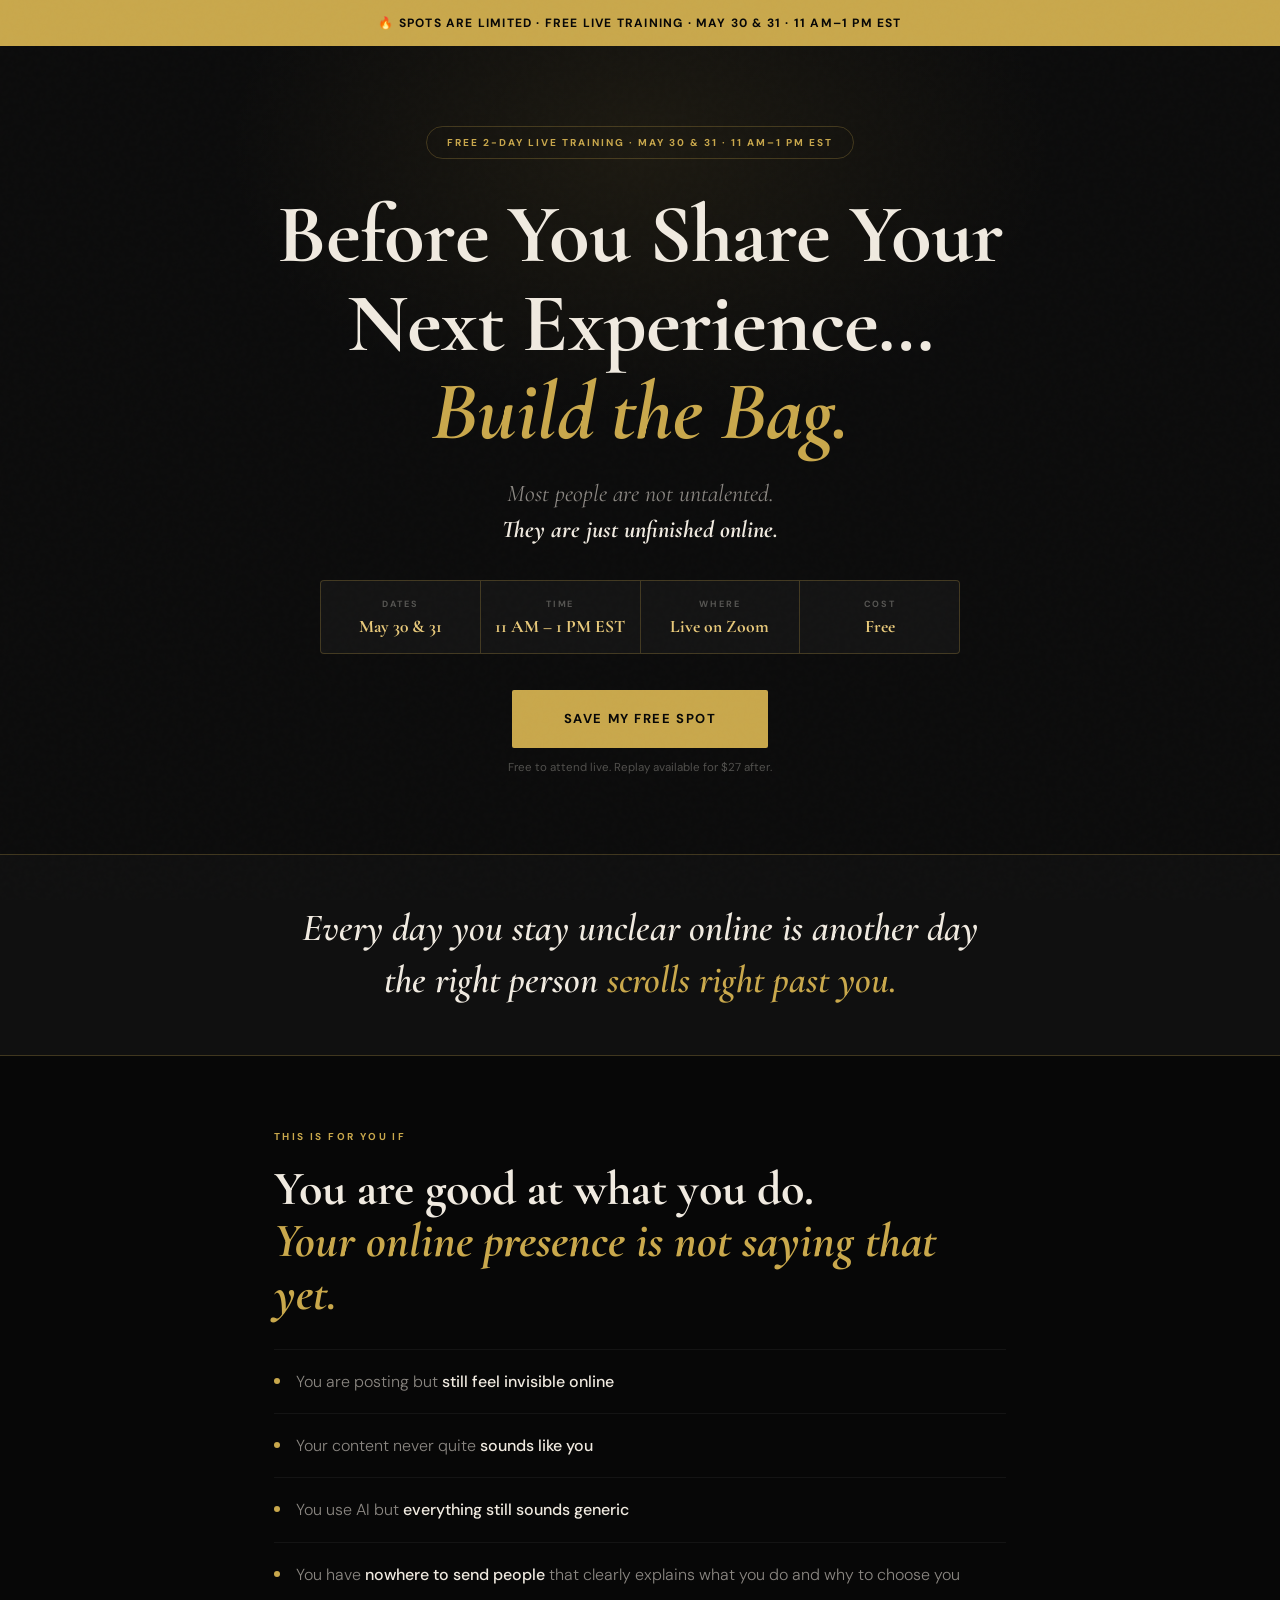
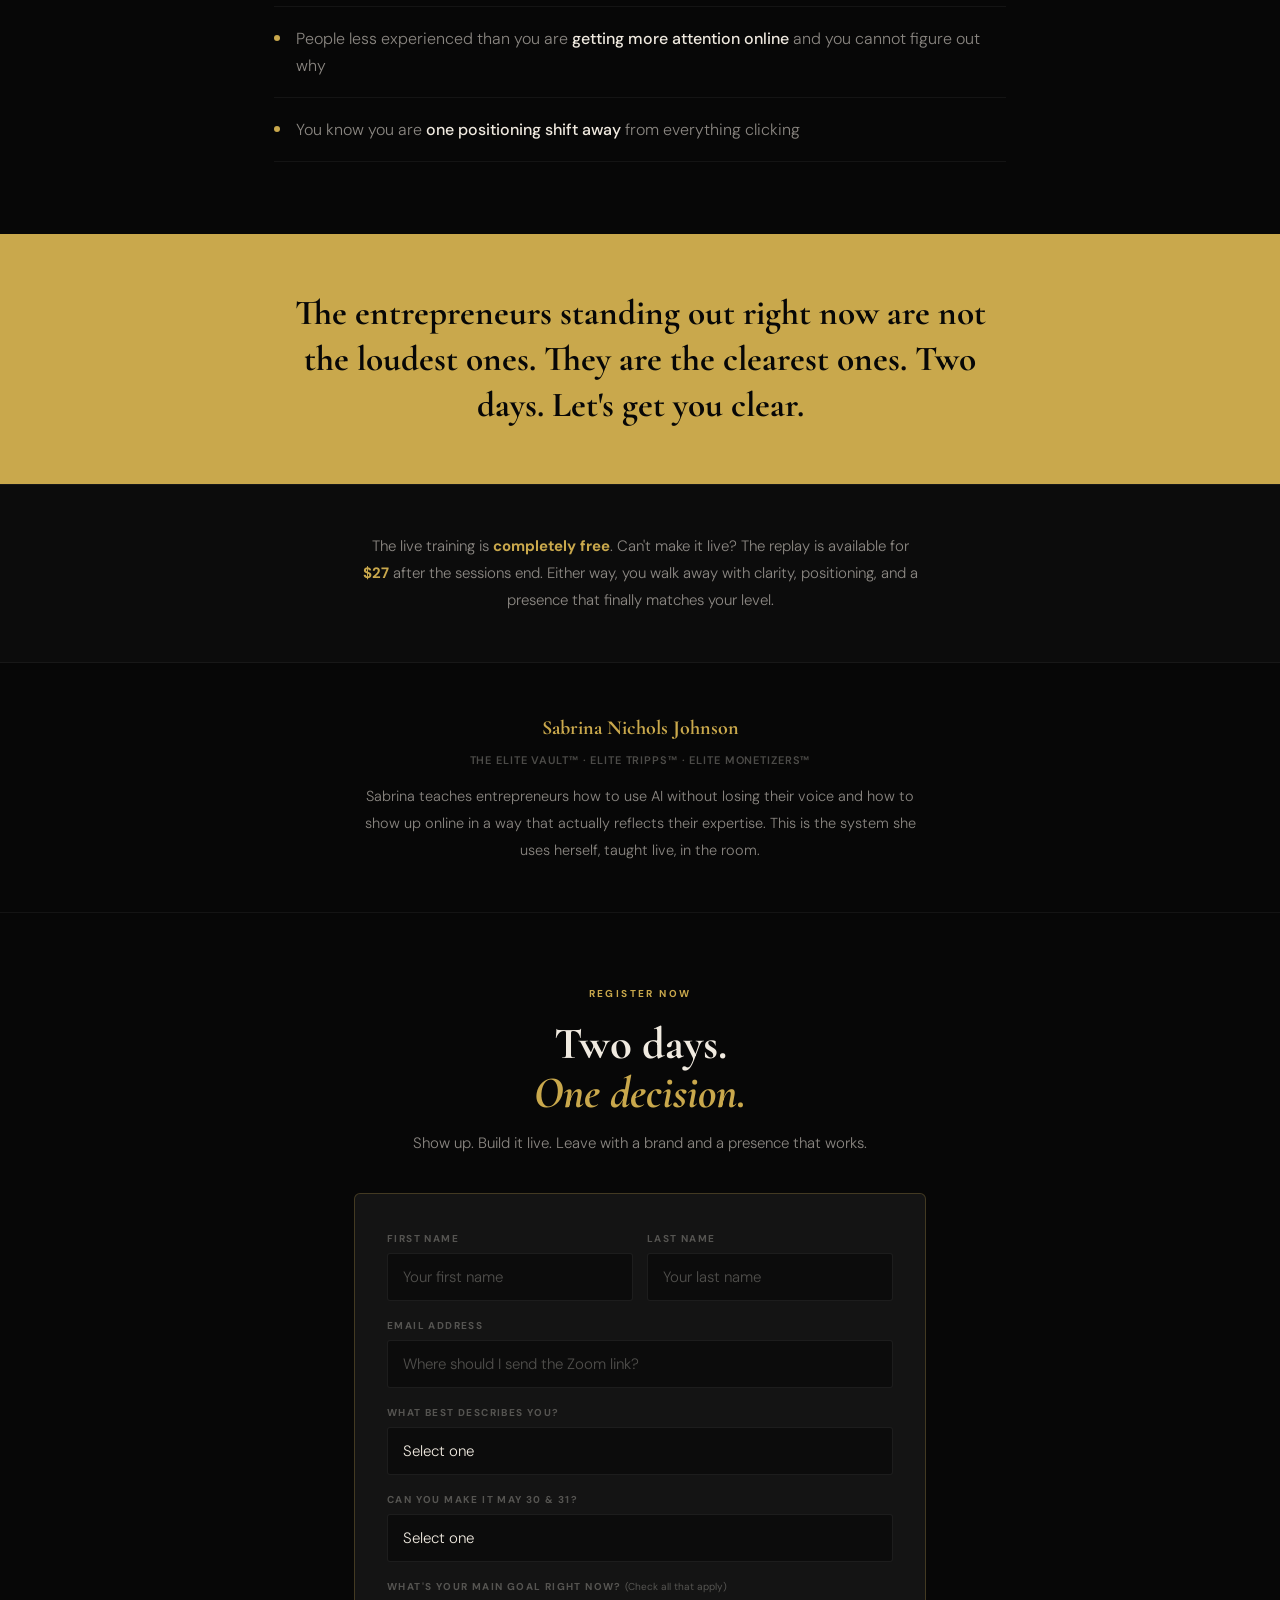
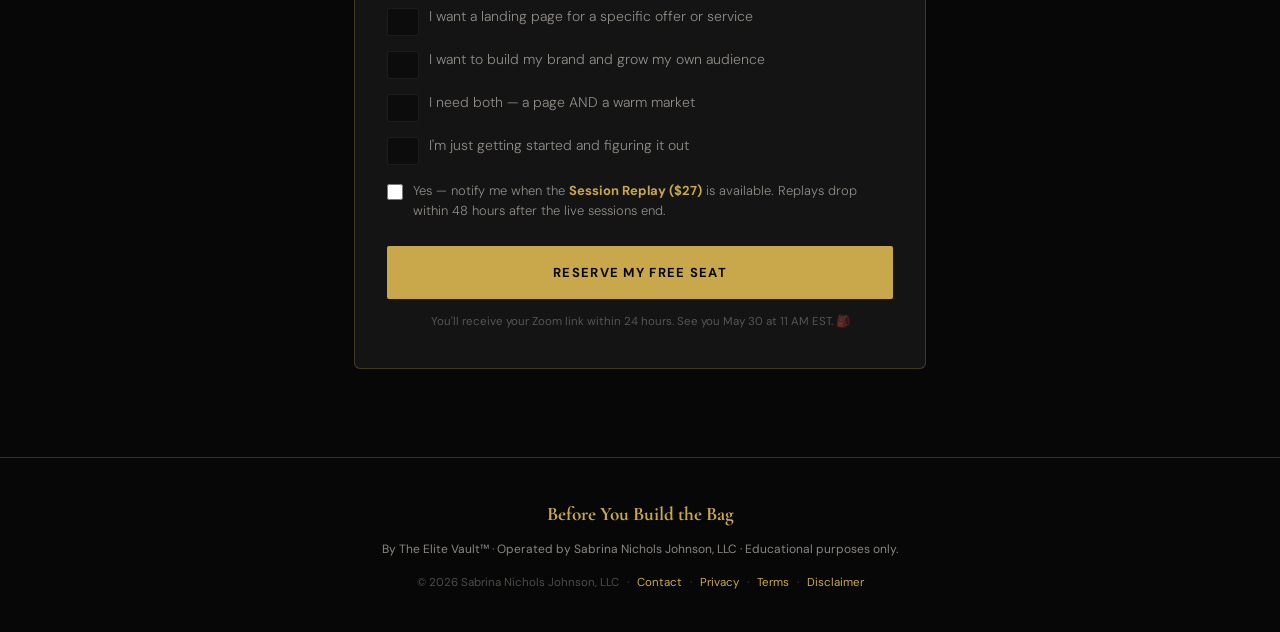
==== index.html @ 3cb608b8 "Remove trademark symbol from title and footer" ====
<!DOCTYPE html>
<html lang="en">
<head>
  <meta charset="UTF-8" />
  <meta name="viewport" content="width=device-width, initial-scale=1.0" />
  <title>Before You Build the Bag | Free Live Training · May 30 & 31</title>
  <link href="https://fonts.googleapis.com/css2?family=Cormorant+Garamond:ital,wght@0,400;0,600;0,700;1,400;1,600;1,700&family=DM+Sans:ital,wght@0,300;0,400;0,500;0,600;1,300&display=swap" rel="stylesheet" />
  <style>
    :root {
      --gold: #C9A84C;
      --gold-light: #E8C97A;
      --gold-dim: rgba(201,168,76,0.12);
      --gold-border: rgba(201,168,76,0.26);
      --black: #070707;
      --surface: #0C0C0C;
      --surface-2: #101010;
      --card: #141414;
      --card-2: #181818;
      --text: #F0EAE0;
      --text-muted: rgba(240,234,224,0.56);
      --text-dim: rgba(240,234,224,0.30);
      --line: rgba(255,255,255,0.05);
    }

    *, *::before, *::after { box-sizing: border-box; margin: 0; padding: 0; }
    html { scroll-behavior: smooth; }
    body {
      font-family: 'DM Sans', sans-serif;
      background: var(--black);
      color: var(--text);
      line-height: 1.7;
      -webkit-font-smoothing: antialiased;
      overflow-x: hidden;
    }

    body::after {
      content: '';
      position: fixed;
      inset: 0;
      background-image: url("data:image/svg+xml,%3Csvg viewBox='0 0 200 200' xmlns='http://www.w3.org/2000/svg'%3E%3Cfilter id='n'%3E%3CfeTurbulence type='fractalNoise' baseFrequency='0.85' numOctaves='4' stitchTiles='stitch'/%3E%3C/filter%3E%3Crect width='100%25' height='100%25' filter='url(%23n)'/%3E%3C/svg%3E");
      opacity: 0.016;
      pointer-events: none;
      z-index: 9000;
    }

    /* TOP BAR */
    .top-bar {
      background: var(--gold);
      color: var(--black);
      text-align: center;
      padding: 13px 1rem;
      font-size: 12px;
      font-weight: 700;
      letter-spacing: 0.1em;
      text-transform: uppercase;
    }

    /* HERO */
    .hero {
      background: var(--surface);
      padding: 80px 1.5rem 76px;
      text-align: center;
      position: relative;
      overflow: hidden;
    }

    .hero::before {
      content: '';
      position: absolute;
      top: -200px; left: 50%;
      transform: translateX(-50%);
      width: 900px; height: 600px;
      background: radial-gradient(ellipse, rgba(201,168,76,0.09) 0%, transparent 65%);
      pointer-events: none;
    }

    .hero-eyebrow {
      display: inline-block;
      border: 1px solid var(--gold-border);
      color: var(--gold);
      font-size: 10px;
      font-weight: 700;
      letter-spacing: 0.2em;
      text-transform: uppercase;
      padding: 7px 20px;
      border-radius: 100px;
      margin-bottom: 32px;
      opacity: 0;
      animation: rise 0.8s ease forwards 0.1s;
    }

    .hero h1 {
      font-family: 'Cormorant Garamond', serif;
      font-size: clamp(2.6rem, 7vw, 5.2rem);
      font-weight: 700;
      line-height: 1.06;
      letter-spacing: -0.01em;
      max-width: 820px;
      margin: 0 auto 20px;
      opacity: 0;
      animation: rise 0.8s ease forwards 0.22s;
    }

    .hero h1 em { font-style: italic; color: var(--gold); }

    .hero-hook {
      font-family: 'Cormorant Garamond', serif;
      font-style: italic;
      font-size: clamp(1.1rem, 2.6vw, 1.5rem);
      color: var(--text-muted);
      max-width: 500px;
      margin: 0 auto 32px;
      line-height: 1.5;
      opacity: 0;
      animation: rise 0.8s ease forwards 0.36s;
    }

    .hero-hook strong { color: var(--text); font-style: italic; }

    /* EVENT STRIP */
    .event-strip {
      display: flex;
      justify-content: center;
      align-items: stretch;
      flex-wrap: wrap;
      gap: 0;
      margin: 0 auto 36px;
      max-width: 640px;
      background: var(--card);
      border: 1px solid var(--gold-border);
      border-radius: 4px;
      overflow: hidden;
      opacity: 0;
      animation: rise 0.8s ease forwards 0.48s;
    }

    .es-item {
      flex: 1;
      min-width: 120px;
      text-align: center;
      padding: 16px 12px;
      border-right: 1px solid var(--gold-border);
    }

    .es-item:last-child { border-right: none; }

    .es-label {
      font-size: 9px;
      font-weight: 700;
      letter-spacing: 0.2em;
      text-transform: uppercase;
      color: var(--text-dim);
      margin-bottom: 4px;
    }

    .es-value {
      font-family: 'Cormorant Garamond', serif;
      font-size: 1.1rem;
      font-weight: 700;
      color: var(--gold-light);
      line-height: 1.2;
    }

    .hero-cta {
      display: flex;
      flex-direction: column;
      align-items: center;
      gap: 10px;
      opacity: 0;
      animation: rise 0.8s ease forwards 0.6s;
    }

    .btn {
      display: inline-block;
      background: var(--gold);
      color: var(--black);
      font-family: 'DM Sans', sans-serif;
      font-size: 13px;
      font-weight: 700;
      letter-spacing: 0.12em;
      text-transform: uppercase;
      padding: 18px 52px;
      border-radius: 2px;
      text-decoration: none;
      border: none;
      cursor: pointer;
      transition: background 0.2s, transform 0.15s, box-shadow 0.2s;
    }

    .btn:hover {
      background: var(--gold-light);
      transform: translateY(-2px);
      box-shadow: 0 14px 40px rgba(201,168,76,0.22);
    }

    .hero-note { font-size: 11.5px; color: var(--text-dim); }

    /* FOMO */
    .fomo {
      background: var(--surface-2);
      border-top: 1px solid var(--gold-border);
      border-bottom: 1px solid var(--gold-border);
      padding: 48px 1.5rem;
      text-align: center;
    }

    .fomo p {
      font-family: 'Cormorant Garamond', serif;
      font-size: clamp(1.4rem, 4vw, 2.4rem);
      font-style: italic;
      font-weight: 600;
      color: var(--text);
      max-width: 700px;
      margin: 0 auto;
      line-height: 1.35;
    }

    .fomo p em { color: var(--gold); }

    /* IF LIST */
    .section { padding: 72px 1.5rem; max-width: 780px; margin: 0 auto; }

    .eyebrow {
      font-size: 10px;
      font-weight: 700;
      letter-spacing: 0.24em;
      text-transform: uppercase;
      color: var(--gold);
      margin-bottom: 18px;
    }

    .h2 {
      font-family: 'Cormorant Garamond', serif;
      font-size: clamp(1.8rem, 4.5vw, 3rem);
      font-weight: 700;
      line-height: 1.1;
      margin-bottom: 28px;
    }

    .h2 em { font-style: italic; color: var(--gold); }

    .if-list { display: flex; flex-direction: column; }

    .if-item {
      display: flex;
      align-items: flex-start;
      gap: 16px;
      padding: 18px 0;
      border-bottom: 1px solid var(--line);
    }

    .if-item:first-child { border-top: 1px solid var(--line); }

    .if-dot {
      width: 6px;
      height: 6px;
      background: var(--gold);
      border-radius: 50%;
      flex-shrink: 0;
      margin-top: 10px;
    }

    .if-text {
      font-size: clamp(14.5px, 1.9vw, 16px);
      color: var(--text-muted);
      line-height: 1.7;
      font-weight: 300;
    }

    .if-text strong { color: var(--text); font-weight: 500; }

    /* GOLD BAR */
    .gold-bar {
      background: var(--gold);
      padding: 56px 1.5rem;
      text-align: center;
    }

    .gold-bar p {
      font-family: 'Cormorant Garamond', serif;
      font-size: clamp(1.3rem, 3.5vw, 2.2rem);
      font-weight: 700;
      color: var(--black);
      max-width: 720px;
      margin: 0 auto;
      line-height: 1.3;
    }

    /* REPLAY NOTE */
    .replay-note {
      background: var(--surface);
      padding: 48px 1.5rem;
      text-align: center;
      border-top: 1px solid var(--line);
      border-bottom: 1px solid var(--line);
    }

    .replay-note p {
      font-size: 15px;
      color: var(--text-muted);
      max-width: 560px;
      margin: 0 auto;
      line-height: 1.8;
      font-weight: 300;
    }

    .replay-note p strong { color: var(--gold); }

    /* CRED */
    .cred {
      padding: 48px 1.5rem;
      text-align: center;
      border-bottom: 1px solid var(--line);
    }

    .cred-inner { max-width: 580px; margin: 0 auto; }

    .cred-name {
      font-family: 'Cormorant Garamond', serif;
      font-size: 1.25rem;
      font-weight: 700;
      color: var(--gold);
      margin-bottom: 6px;
    }

    .cred-brands {
      font-size: 11px;
      color: var(--text-dim);
      letter-spacing: 0.08em;
      text-transform: uppercase;
      font-weight: 600;
      margin-bottom: 14px;
    }

    .cred-bio {
      font-size: 14.5px;
      color: var(--text-muted);
      line-height: 1.85;
      font-weight: 300;
    }

    /* REGISTER / FORM */
    .form-section {
      padding: 72px 1.5rem 88px;
      max-width: 620px;
      margin: 0 auto;
      text-align: center;
    }

    .form-section .section-label {
      font-size: 10px;
      font-weight: 700;
      letter-spacing: 0.24em;
      text-transform: uppercase;
      color: var(--gold);
      margin-bottom: 18px;
    }

    .form-section h2 {
      font-family: 'Cormorant Garamond', serif;
      font-size: clamp(1.8rem, 4.5vw, 2.8rem);
      font-weight: 700;
      line-height: 1.1;
      margin-bottom: 12px;
    }

    .form-section h2 em { font-style: italic; color: var(--gold); }

    .form-section > p {
      font-size: 15px;
      color: var(--text-muted);
      font-weight: 300;
      line-height: 1.8;
      margin-bottom: 36px;
    }

    .form-box {
      background: var(--card);
      border: 1px solid var(--gold-border);
      border-radius: 6px;
      padding: 36px 32px;
      text-align: left;
    }

    @media (max-width: 480px) { .form-box { padding: 24px 16px; } }

    .field-group {
      display: grid;
      grid-template-columns: 1fr 1fr;
      gap: 14px;
    }

    @media (max-width: 460px) { .field-group { grid-template-columns: 1fr; } }

    .field { display: flex; flex-direction: column; gap: 6px; margin-bottom: 16px; }

    .field label {
      font-size: 10px;
      font-weight: 700;
      letter-spacing: 0.14em;
      text-transform: uppercase;
      color: var(--text-dim);
    }

    .field input, .field select {
      background: var(--surface);
      border: 1px solid rgba(255,255,255,0.07);
      border-radius: 3px;
      color: var(--text);
      font-family: 'DM Sans', sans-serif;
      font-size: 15px;
      font-weight: 300;
      padding: 13px 15px;
      outline: none;
      transition: border-color 0.2s;
      appearance: none;
      width: 100%;
    }

    .field input::placeholder { color: var(--text-dim); }
    .field input:focus, .field select:focus { border-color: var(--gold); }
    .field select option { background: var(--surface); }

    .replay-upsell {
      display: flex;
      align-items: flex-start;
      gap: 10px;
      margin-top: 16px;
    }

    .replay-upsell input[type="checkbox"] {
      margin-top: 3px;
      accent-color: var(--gold);
      width: 16px;
      height: 16px;
      flex-shrink: 0;
    }

    .replay-upsell label {
      font-size: 13px;
      color: var(--text-muted);
      font-weight: 300;
      line-height: 1.55;
      cursor: pointer;
    }

    .replay-upsell label strong { color: var(--gold); }

    .btn-primary {
      display: inline-block;
      background: var(--gold);
      color: var(--black);
      font-family: 'DM Sans', sans-serif;
      font-size: 13px;
      font-weight: 700;
      letter-spacing: 0.1em;
      text-transform: uppercase;
      padding: 18px 40px;
      border-radius: 2px;
      text-decoration: none;
      border: none;
      cursor: pointer;
      transition: background 0.2s, transform 0.15s;
    }

    .btn-primary:hover { background: var(--gold-light); transform: translateY(-1px); }

    .form-submit { width: 100%; margin-top: 24px; }

    .form-fine {
      text-align: center;
      margin-top: 14px;
      font-size: 11.5px;
      color: var(--text-dim);
      line-height: 1.65;
    }

    /* FOOTER */
    .site-footer { border-top: 1px solid var(--gold-border); padding: 40px 1.5rem; text-align: center; }

    .footer-inner { max-width: 780px; margin: 0 auto; display: flex; flex-direction: column; gap: 9px; align-items: center; }

    .footer-brand { font-family: 'Cormorant Garamond', serif; font-size: 1.2rem; font-weight: 700; color: var(--gold); }
    .footer-by { font-size: 12px; color: var(--text-muted); }

    .footer-links { display: flex; flex-wrap: wrap; justify-content: center; gap: 8px; font-size: 11.5px; color: var(--text-dim); margin-top: 4px; }
    .footer-links a { color: var(--gold); text-decoration: none; }
    .footer-links a:hover { opacity: 0.7; }

    @keyframes rise {
      from { opacity: 0; transform: translateY(20px); }
      to   { opacity: 1; transform: translateY(0); }
    }

    @media (max-width: 600px) {
      .hero { padding: 60px 1.25rem 64px; }
      .hero h1 { font-size: 2.4rem; }
      .event-strip { flex-direction: column; }
      .es-item { border-right: none; border-bottom: 1px solid var(--gold-border); }
      .es-item:last-child { border-bottom: none; }
      .section { padding: 56px 1.25rem; }
      .fomo { padding: 40px 1.25rem; }
      .gold-bar { padding: 44px 1.25rem; }
      .replay-note { padding: 40px 1.25rem; }
      .form-section { padding: 56px 1.25rem 72px; }
    }
  </style>
</head>
<body>

  <!-- TOP BAR -->
  <div class="top-bar">🔥 Spots Are Limited · Free Live Training · May 30 &amp; 31 · 11 AM–1 PM EST</div>

  <!-- HERO -->
  <section class="hero">
    <div class="hero-eyebrow">Free 2-Day Live Training · May 30 &amp; 31 · 11 AM–1 PM EST</div>

    <h1>Before You Share Your<br>Next Experience…<br><em>Build the Bag.</em></h1>

    <p class="hero-hook">
      Most people are not untalented.<br>
      <strong>They are just unfinished online.</strong>
    </p>

    <div class="event-strip">
      <div class="es-item">
        <div class="es-label">Dates</div>
        <div class="es-value">May 30 &amp; 31</div>
      </div>
      <div class="es-item">
        <div class="es-label">Time</div>
        <div class="es-value">11 AM – 1 PM EST</div>
      </div>
      <div class="es-item">
        <div class="es-label">Where</div>
        <div class="es-value">Live on Zoom</div>
      </div>
      <div class="es-item">
        <div class="es-label">Cost</div>
        <div class="es-value">Free</div>
      </div>
    </div>

    <div class="hero-cta">
      <a href="#register" class="btn">Save My Free Spot</a>
      <p class="hero-note">Free to attend live. Replay available for $27 after.</p>
    </div>
  </section>

  <!-- FOMO -->
  <div class="fomo">
    <p>Every day you stay unclear online is another day<br>the right person <em>scrolls right past you.</em></p>
  </div>

  <!-- IF THIS IS YOU -->
  <div class="section">
    <div class="eyebrow">This Is For You If</div>
    <div class="h2">You are good at what you do.<br><em>Your online presence is not saying that yet.</em></div>

    <div class="if-list">
      <div class="if-item">
        <div class="if-dot"></div>
        <p class="if-text">You are posting but <strong>still feel invisible online</strong></p>
      </div>
      <div class="if-item">
        <div class="if-dot"></div>
        <p class="if-text">Your content never quite <strong>sounds like you</strong></p>
      </div>
      <div class="if-item">
        <div class="if-dot"></div>
        <p class="if-text">You use AI but <strong>everything still sounds generic</strong></p>
      </div>
      <div class="if-item">
        <div class="if-dot"></div>
        <p class="if-text">You have <strong>nowhere to send people</strong> that clearly explains what you do and why to choose you</p>
      </div>
      <div class="if-item">
        <div class="if-dot"></div>
        <p class="if-text">People less experienced than you are <strong>getting more attention online</strong> and you cannot figure out why</p>
      </div>
      <div class="if-item">
        <div class="if-dot"></div>
        <p class="if-text">You know you are <strong>one positioning shift away</strong> from everything clicking</p>
      </div>
    </div>
  </div>

  <!-- GOLD BAR -->
  <div class="gold-bar">
    <p>The entrepreneurs standing out right now are not the loudest ones. They are the clearest ones. Two days. Let's get you clear.</p>
  </div>

  <!-- REPLAY NOTE -->
  <div class="replay-note">
    <p>
      The live training is <strong>completely free</strong>. Can't make it live? The replay is available for <strong>$27</strong> after the sessions end. Either way, you walk away with clarity, positioning, and a presence that finally matches your level.
    </p>
  </div>

  <!-- CRED -->
  <div class="cred">
    <div class="cred-inner">
      <div class="cred-name">Sabrina Nichols Johnson</div>
      <div class="cred-brands">The Elite Vault™ · Elite Tripps™ · Elite Monetizers™</div>
      <p class="cred-bio">Sabrina teaches entrepreneurs how to use AI without losing their voice and how to show up online in a way that actually reflects their expertise. This is the system she uses herself, taught live, in the room.</p>
    </div>
  </div>

  <!-- REGISTER -->
  <div class="form-section" id="register">
    <div class="section-label">Register Now</div>
    <h2>Two days.<br><em>One decision.</em></h2>
    <p>Show up. Build it live. Leave with a brand and a presence that works.</p>

    <div class="form-box">
      <form action="https://formspree.io/f/meedqqlb" method="POST">
        <input type="hidden" name="_subject" value="New Registration — Before You Build the Bag™" />

        <div class="field-group">
          <div class="field">
            <label for="first_name">First Name</label>
            <input type="text" id="first_name" name="first_name" placeholder="Your first name" required />
          </div>
          <div class="field">
            <label for="last_name">Last Name</label>
            <input type="text" id="last_name" name="last_name" placeholder="Your last name" required />
          </div>
        </div>

        <div class="field">
          <label for="email">Email Address</label>
          <input type="email" id="email" name="email" placeholder="Where should I send the Zoom link?" required />
        </div>

        <div class="field">
          <label for="agent_type">What best describes you?</label>
          <select id="agent_type" name="agent_type" required>
            <option value="">Select one</option>
            <option value="Service provider or entrepreneur">Service provider or entrepreneur</option>
            <option value="Content creator or influencer">Content creator or influencer</option>
            <option value="Travel professional">Travel professional</option>
            <option value="Just getting started">Just getting started</option>
            <option value="Other">Other</option>
          </select>
        </div>

        <div class="field">
          <label for="can_attend">Can You Make It May 30 &amp; 31?</label>
          <select id="can_attend" name="can_attend" required>
            <option value="">Select one</option>
            <option value="Yes — I'll be there live">Yes — I'll be there live</option>
            <option value="No — but I'd attend a future date">No — but I'd attend a future date</option>
            <option value="Not sure yet">Not sure yet</option>
          </select>
        </div>

        <div class="field">
          <label>What's Your Main Goal Right Now? <span style="text-transform:none;letter-spacing:0;font-weight:400;color:var(--text-dim);font-size:10px;">(Check all that apply)</span></label>
          <div style="display:flex;flex-direction:column;gap:12px;margin-top:4px;">
            <label style="display:flex;align-items:flex-start;gap:10px;font-size:14px;color:var(--text-muted);text-transform:none;letter-spacing:0;font-weight:300;cursor:pointer;">
              <input type="checkbox" name="goal[]" value="I want a landing page for a specific offer or service" style="margin-top:3px;accent-color:var(--gold);width:16px;height:16px;flex-shrink:0;" />
              I want a landing page for a specific offer or service
            </label>
            <label style="display:flex;align-items:flex-start;gap:10px;font-size:14px;color:var(--text-muted);text-transform:none;letter-spacing:0;font-weight:300;cursor:pointer;">
              <input type="checkbox" name="goal[]" value="I want to build my brand and grow my own audience" style="margin-top:3px;accent-color:var(--gold);width:16px;height:16px;flex-shrink:0;" />
              I want to build my brand and grow my own audience
            </label>
            <label style="display:flex;align-items:flex-start;gap:10px;font-size:14px;color:var(--text-muted);text-transform:none;letter-spacing:0;font-weight:300;cursor:pointer;">
              <input type="checkbox" name="goal[]" value="I need both — a page AND a warm market" style="margin-top:3px;accent-color:var(--gold);width:16px;height:16px;flex-shrink:0;" />
              I need both — a page AND a warm market
            </label>
            <label style="display:flex;align-items:flex-start;gap:10px;font-size:14px;color:var(--text-muted);text-transform:none;letter-spacing:0;font-weight:300;cursor:pointer;">
              <input type="checkbox" name="goal[]" value="I'm just getting started and figuring it out" style="margin-top:3px;accent-color:var(--gold);width:16px;height:16px;flex-shrink:0;" />
              I'm just getting started and figuring it out
            </label>
          </div>
        </div>

        <div class="replay-upsell">
          <input type="checkbox" id="replay" name="wants_replay" value="Yes — notify me about the $27 replay" />
          <label for="replay">Yes — notify me when the <strong>Session Replay ($27)</strong> is available. Replays drop within 48 hours after the live sessions end.</label>
        </div>

        <button type="submit" class="btn-primary form-submit">Reserve My Free Seat</button>
        <p class="form-fine">You'll receive your Zoom link within 24 hours. See you May 30 at 11 AM EST. 🎒</p>
      </form>
    </div>
  </div>

  <!-- FOOTER -->
  <footer class="site-footer">
    <div class="footer-inner">
      <div class="footer-brand">Before You Build the Bag</div>
      <p class="footer-by">By The Elite Vault™ · Operated by Sabrina Nichols Johnson, LLC · Educational purposes only.</p>
      <div class="footer-links">
        <span>© 2026 Sabrina Nichols Johnson, LLC</span>
        <span>·</span>
        <a href="mailto:sabrinanicholsjohnson@gmail.com">Contact</a>
        <span>·</span>
        <a href="https://elite-vault-tm.github.io/ev-legal/privacy.html" target="_blank" rel="noopener noreferrer">Privacy</a>
        <span>·</span>
        <a href="https://elite-vault-tm.github.io/ev-legal/terms.html" target="_blank" rel="noopener noreferrer">Terms</a>
        <span>·</span>
        <a href="https://elite-vault-tm.github.io/ev-legal/disclaimer.html" target="_blank" rel="noopener noreferrer">Disclaimer</a>
      </div>
    </div>
  </footer>

</body>
</html>
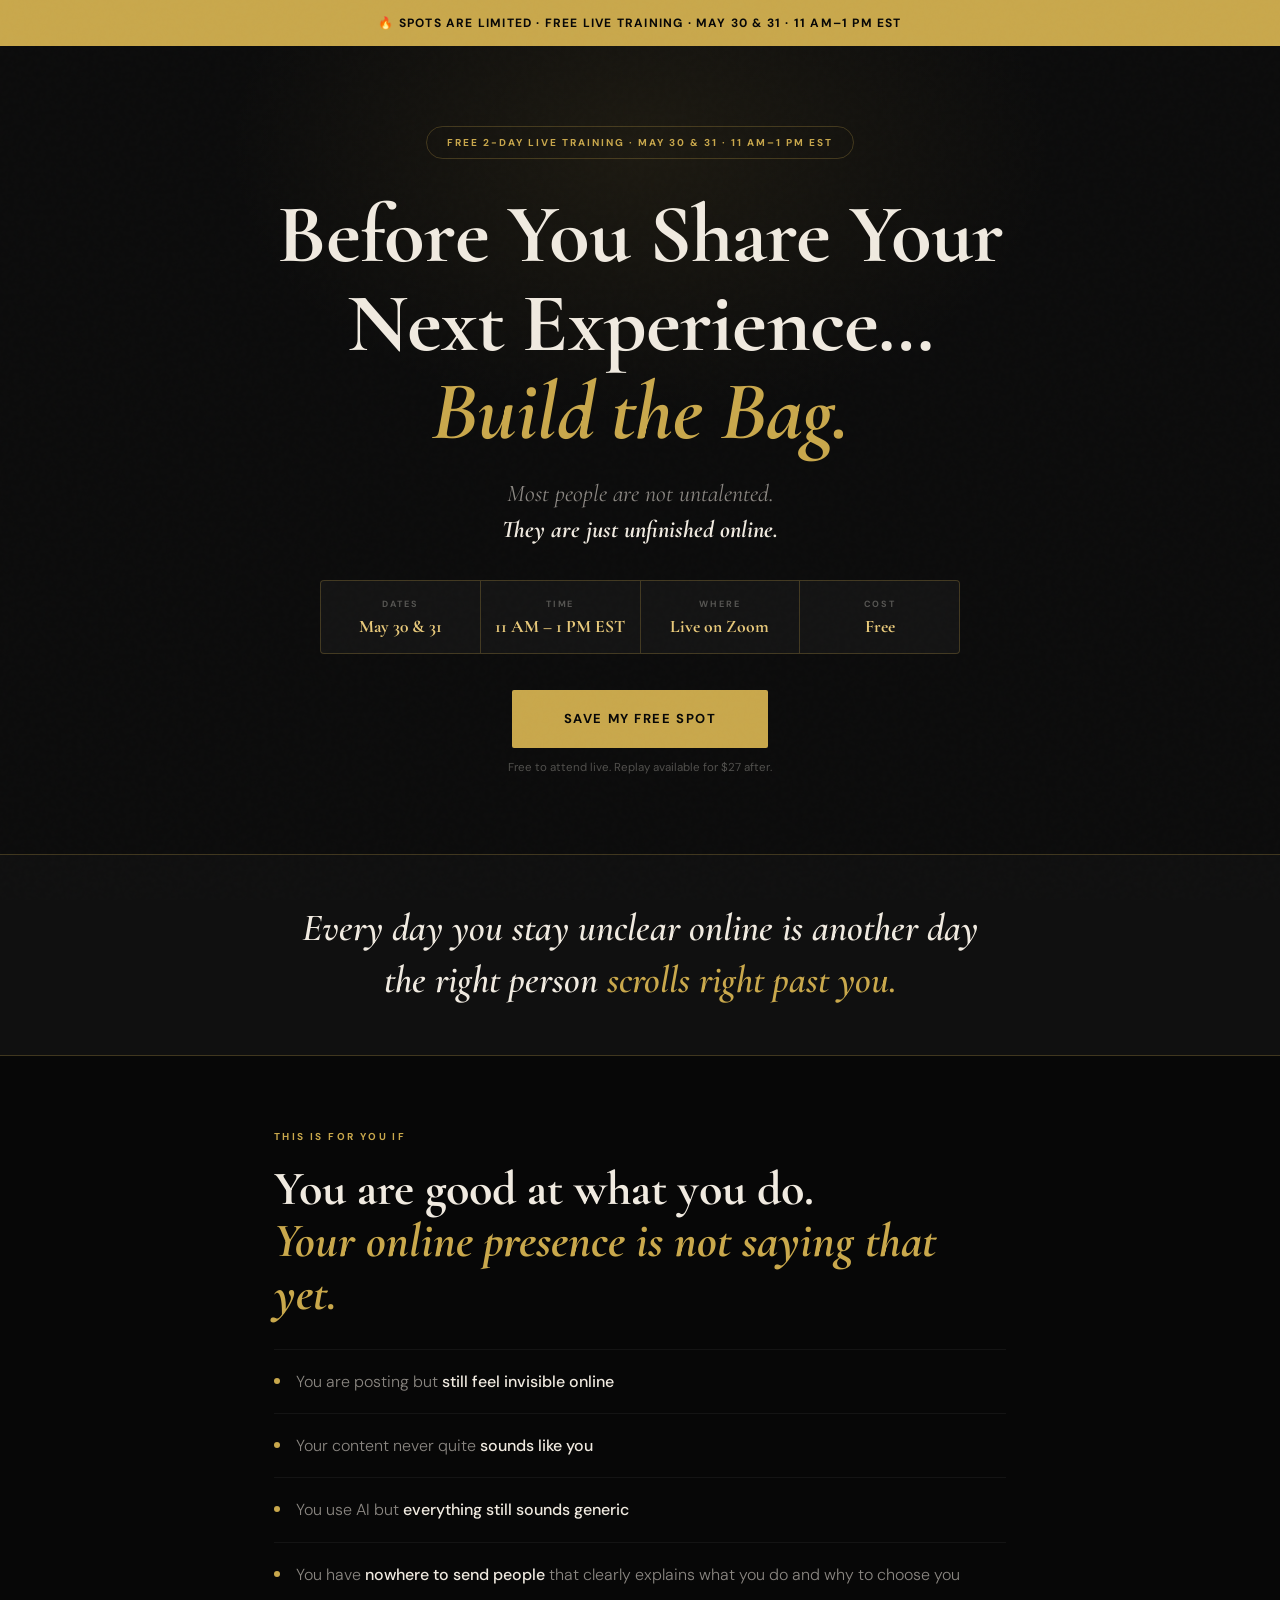
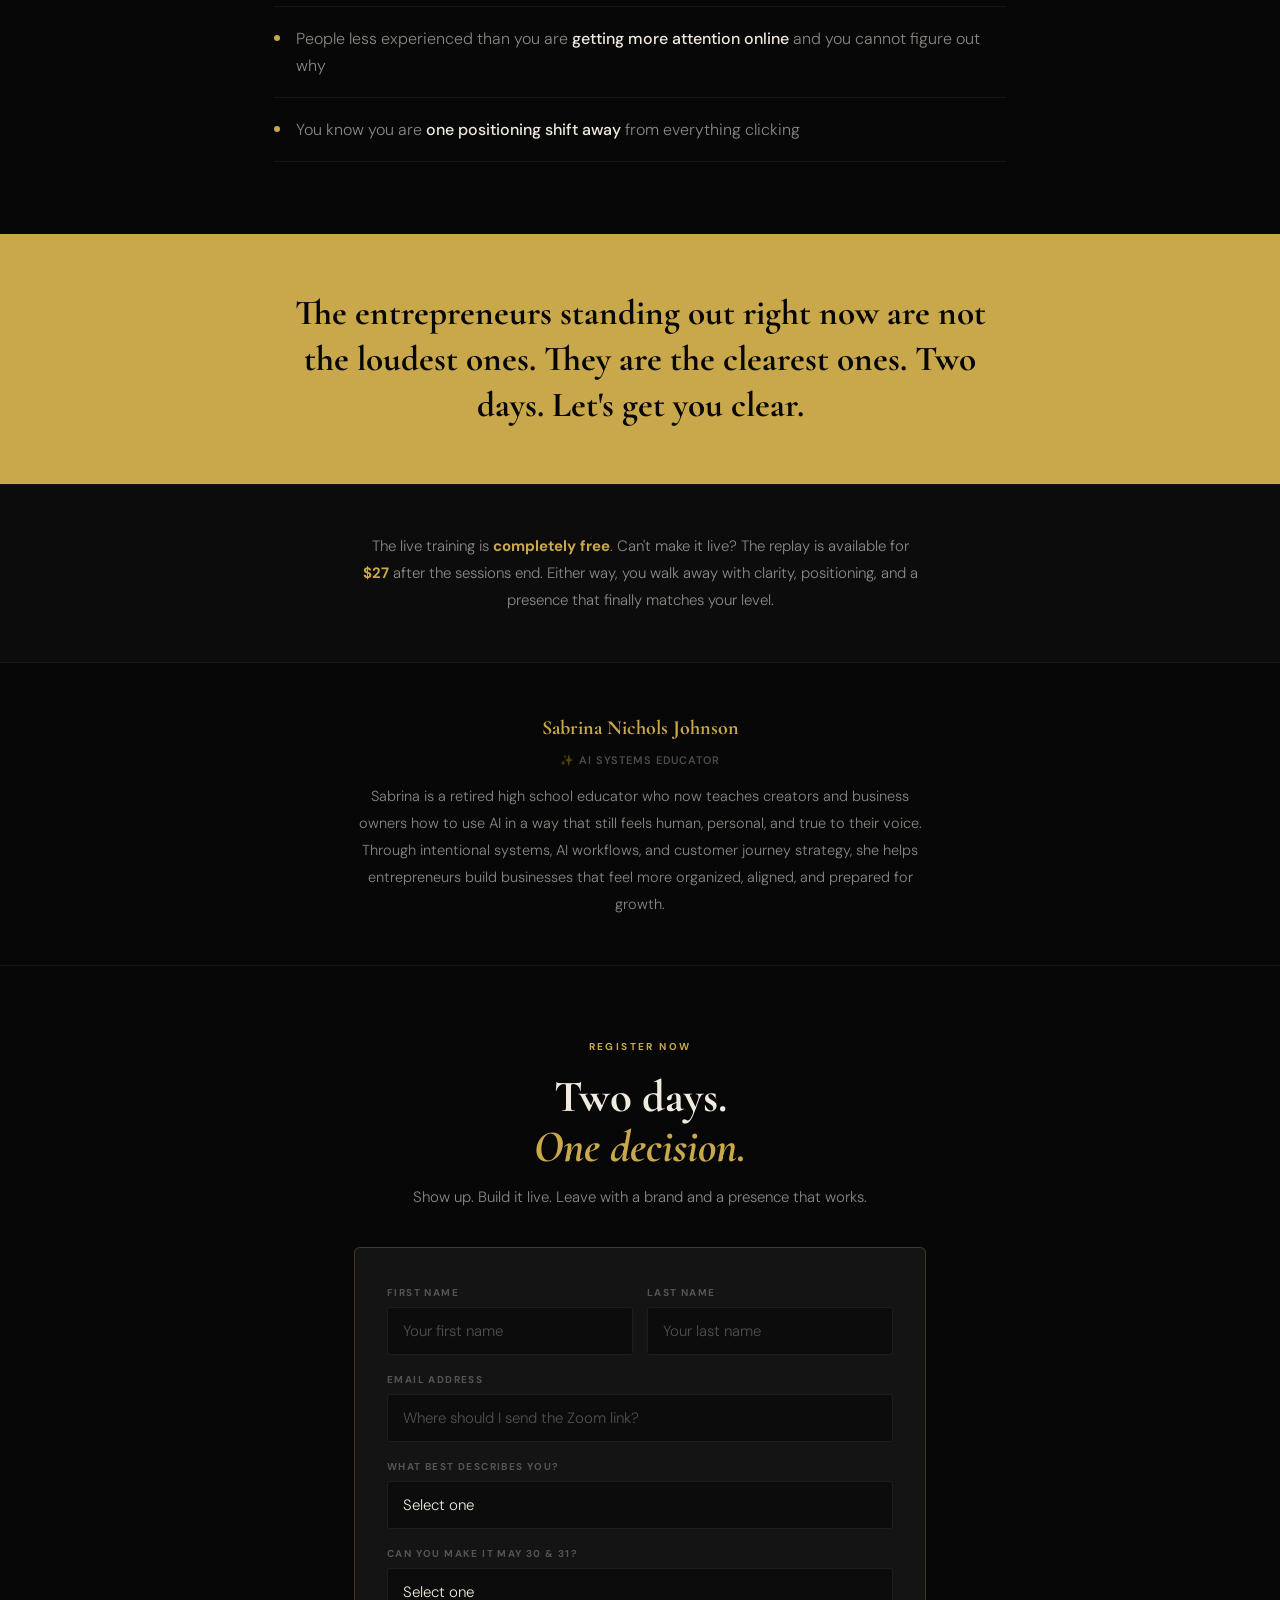
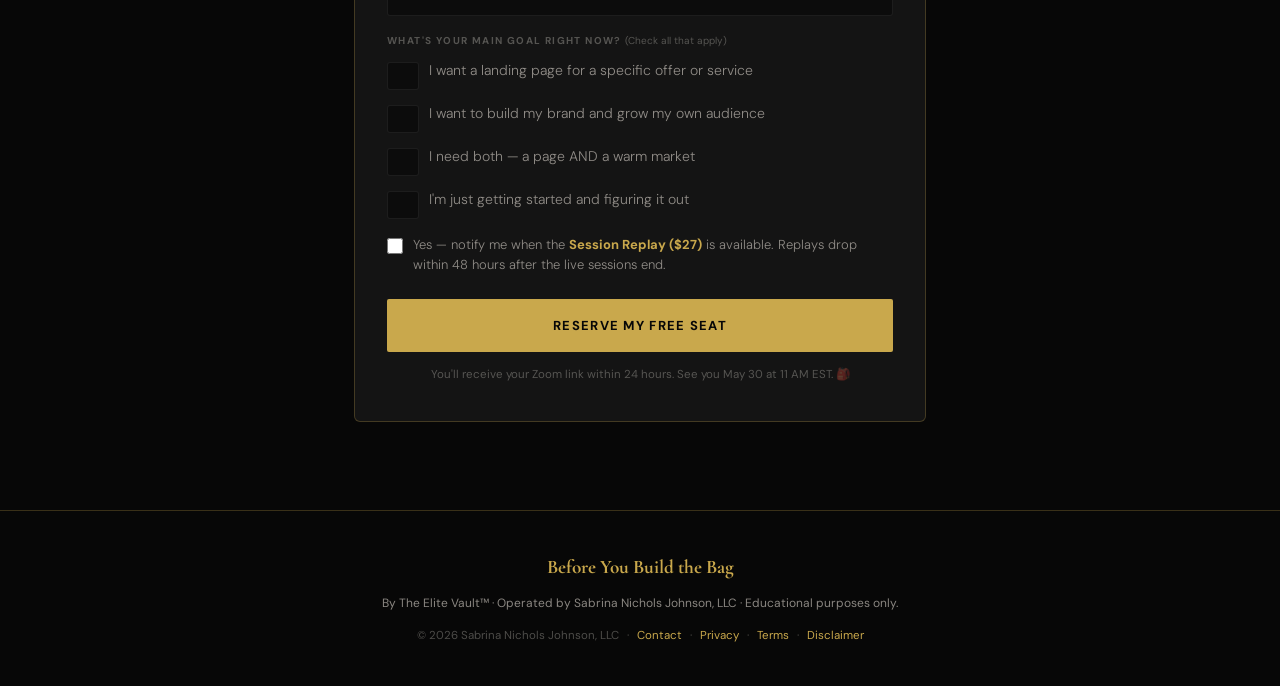
==== commit 31179c76: "Revise Sabrina Nichols Johnson's credentials and bio Updated the credentials section for Sabrina Nic" ====
--- a/index.html
+++ b/index.html
@@ -601,8 +601,8 @@
   <div class="cred">
     <div class="cred-inner">
       <div class="cred-name">Sabrina Nichols Johnson</div>
-      <div class="cred-brands">The Elite Vault™ · Elite Tripps™ · Elite Monetizers™</div>
-      <p class="cred-bio">Sabrina teaches entrepreneurs how to use AI without losing their voice and how to show up online in a way that actually reflects their expertise. This is the system she uses herself, taught live, in the room.</p>
+      <div class="cred-brands">✨ AI Systems Educator</div>
+      <p class="cred-bio">Sabrina is a retired high school educator who now teaches creators and business owners how to use AI in a way that still feels human, personal, and true to their voice. Through intentional systems, AI workflows, and customer journey strategy, she helps entrepreneurs build businesses that feel more organized, aligned, and prepared for growth.</p>
     </div>
   </div>
 
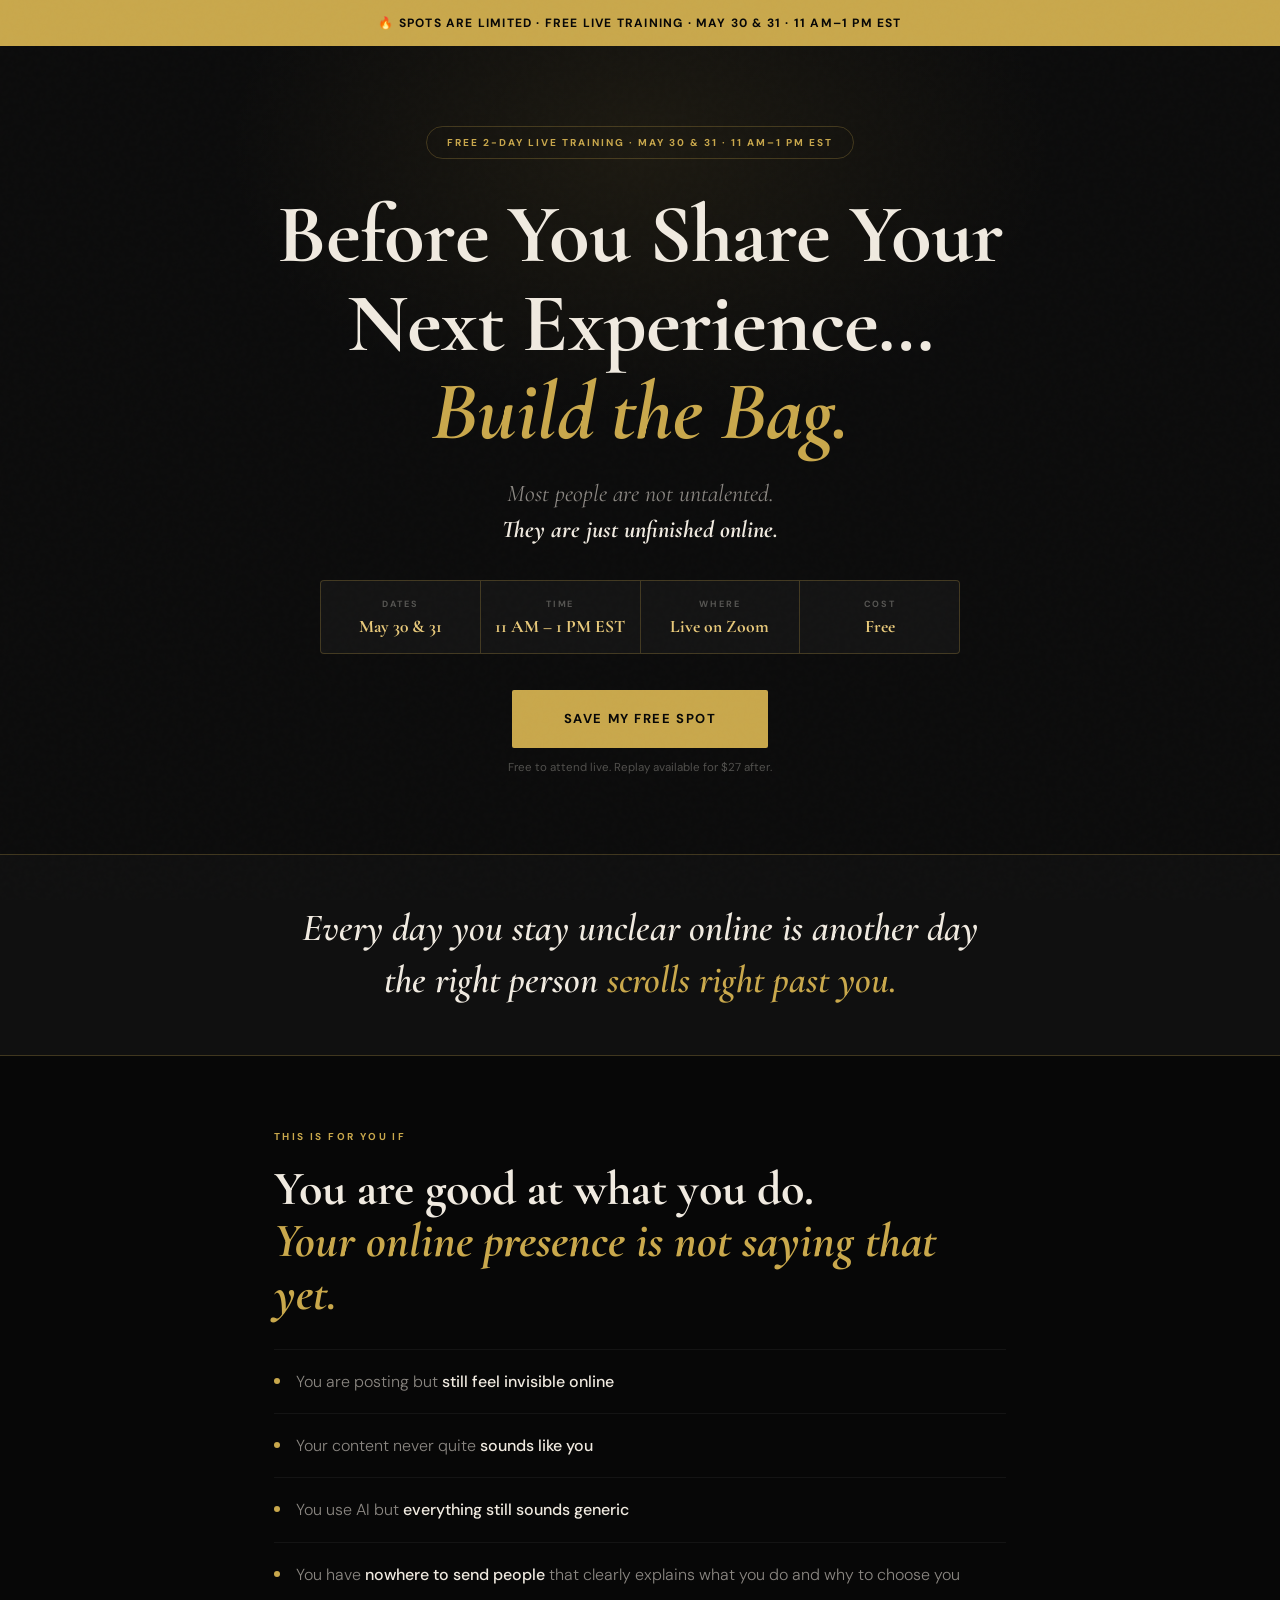
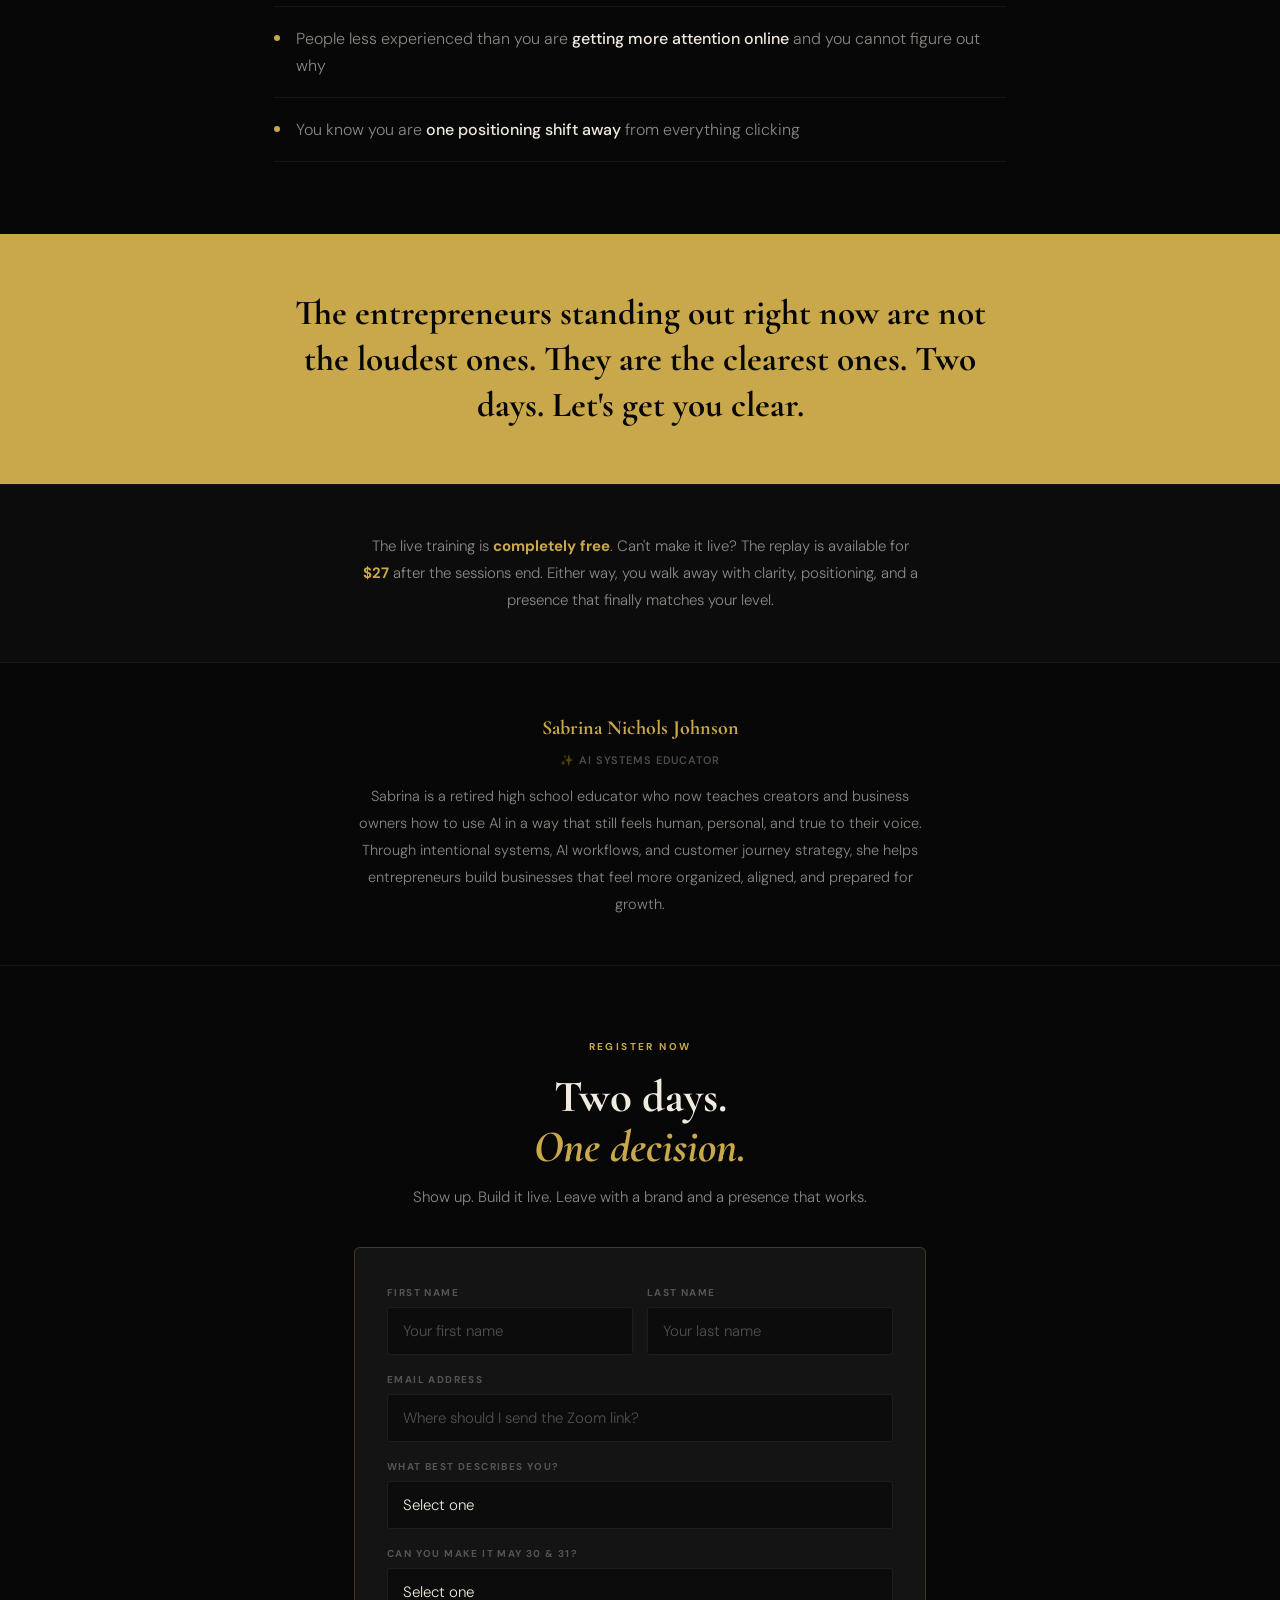
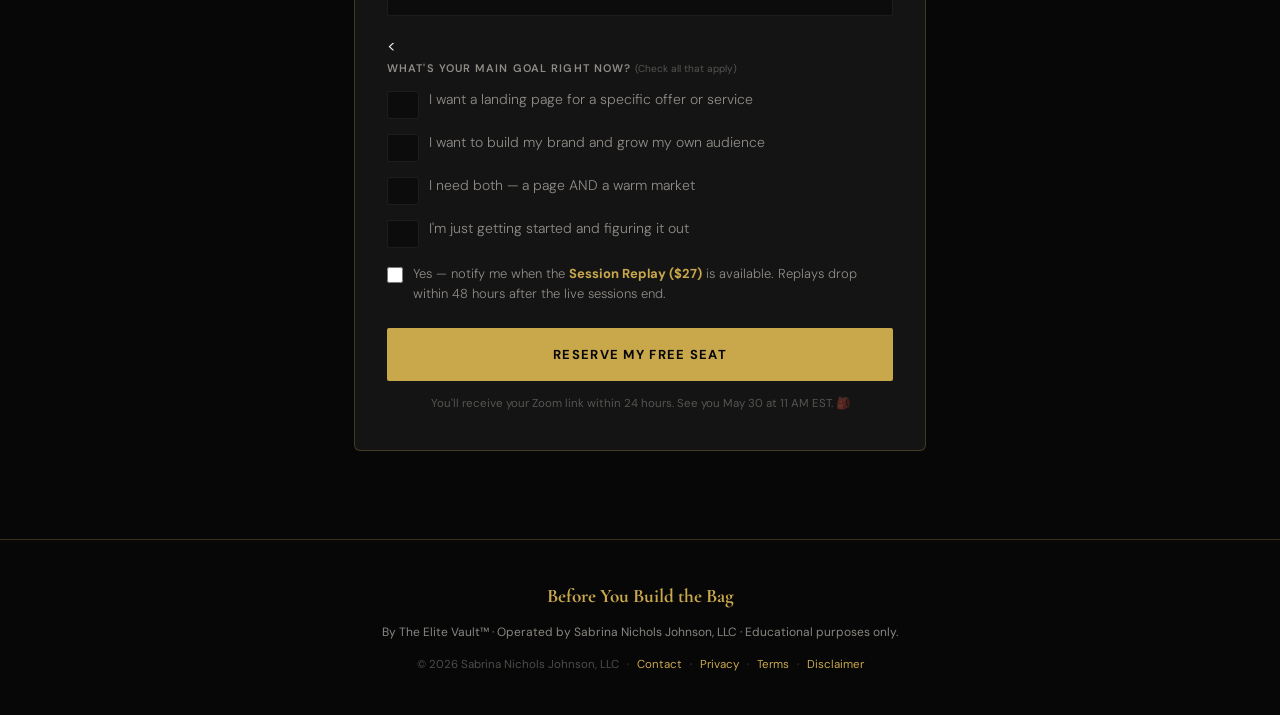
==== commit 4bd3f6b8: "Refactor goal selection section in index.html" ====
--- a/index.html
+++ b/index.html
@@ -654,27 +654,27 @@
           </select>
         </div>
 
-        <div class="field">
-          <label>What's Your Main Goal Right Now? <span style="text-transform:none;letter-spacing:0;font-weight:400;color:var(--text-dim);font-size:10px;">(Check all that apply)</span></label>
-          <div style="display:flex;flex-direction:column;gap:12px;margin-top:4px;">
-            <label style="display:flex;align-items:flex-start;gap:10px;font-size:14px;color:var(--text-muted);text-transform:none;letter-spacing:0;font-weight:300;cursor:pointer;">
-              <input type="checkbox" name="goal[]" value="I want a landing page for a specific offer or service" style="margin-top:3px;accent-color:var(--gold);width:16px;height:16px;flex-shrink:0;" />
-              I want a landing page for a specific offer or service
-            </label>
-            <label style="display:flex;align-items:flex-start;gap:10px;font-size:14px;color:var(--text-muted);text-transform:none;letter-spacing:0;font-weight:300;cursor:pointer;">
-              <input type="checkbox" name="goal[]" value="I want to build my brand and grow my own audience" style="margin-top:3px;accent-color:var(--gold);width:16px;height:16px;flex-shrink:0;" />
-              I want to build my brand and grow my own audience
-            </label>
-            <label style="display:flex;align-items:flex-start;gap:10px;font-size:14px;color:var(--text-muted);text-transform:none;letter-spacing:0;font-weight:300;cursor:pointer;">
-              <input type="checkbox" name="goal[]" value="I need both — a page AND a warm market" style="margin-top:3px;accent-color:var(--gold);width:16px;height:16px;flex-shrink:0;" />
-              I need both — a page AND a warm market
-            </label>
-            <label style="display:flex;align-items:flex-start;gap:10px;font-size:14px;color:var(--text-muted);text-transform:none;letter-spacing:0;font-weight:300;cursor:pointer;">
-              <input type="checkbox" name="goal[]" value="I'm just getting started and figuring it out" style="margin-top:3px;accent-color:var(--gold);width:16px;height:16px;flex-shrink:0;" />
-              I'm just getting started and figuring it out
-            </label>
-          </div>
-        </div>
+        <<div class="field">
+ <p style="text-transform:uppercase;letter-spacing:0.1em;font-weight:600;color:var(--text-muted);font-size:11px;margin-bottom:0;">What's Your Main Goal Right Now? <span style="text-transform:none;letter-spacing:0;font-weight:400;color:var(--text-dim);font-size:10px;">(Check all that apply)</span></p>
+ <div style="display:flex;flex-direction:column;gap:12px;margin-top:4px;">
+   <label style="display:flex;align-items:flex-start;gap:10px;font-size:14px;color:var(--text-muted);text-transform:none;letter-spacing:0;font-weight:300;cursor:pointer;">
+     <input type="checkbox" name="goal[]" value="I want a landing page for a specific offer or service" style="margin-top:3px;accent-color:var(--gold);width:16px;height:16px;flex-shrink:0;" />
+     I want a landing page for a specific offer or service
+   </label>
+   <label style="display:flex;align-items:flex-start;gap:10px;font-size:14px;color:var(--text-muted);text-transform:none;letter-spacing:0;font-weight:300;cursor:pointer;">
+     <input type="checkbox" name="goal[]" value="I want to build my brand and grow my own audience" style="margin-top:3px;accent-color:var(--gold);width:16px;height:16px;flex-shrink:0;" />
+     I want to build my brand and grow my own audience
+   </label>
+   <label style="display:flex;align-items:flex-start;gap:10px;font-size:14px;color:var(--text-muted);text-transform:none;letter-spacing:0;font-weight:300;cursor:pointer;">
+     <input type="checkbox" name="goal[]" value="I need both — a page AND a warm market" style="margin-top:3px;accent-color:var(--gold);width:16px;height:16px;flex-shrink:0;" />
+     I need both — a page AND a warm market
+   </label>
+   <label style="display:flex;align-items:flex-start;gap:10px;font-size:14px;color:var(--text-muted);text-transform:none;letter-spacing:0;font-weight:300;cursor:pointer;">
+     <input type="checkbox" name="goal[]" value="I'm just getting started and figuring it out" style="margin-top:3px;accent-color:var(--gold);width:16px;height:16px;flex-shrink:0;" />
+     I'm just getting started and figuring it out
+   </label>
+ </div>
+</div>
 
         <div class="replay-upsell">
           <input type="checkbox" id="replay" name="wants_replay" value="Yes — notify me about the $27 replay" />
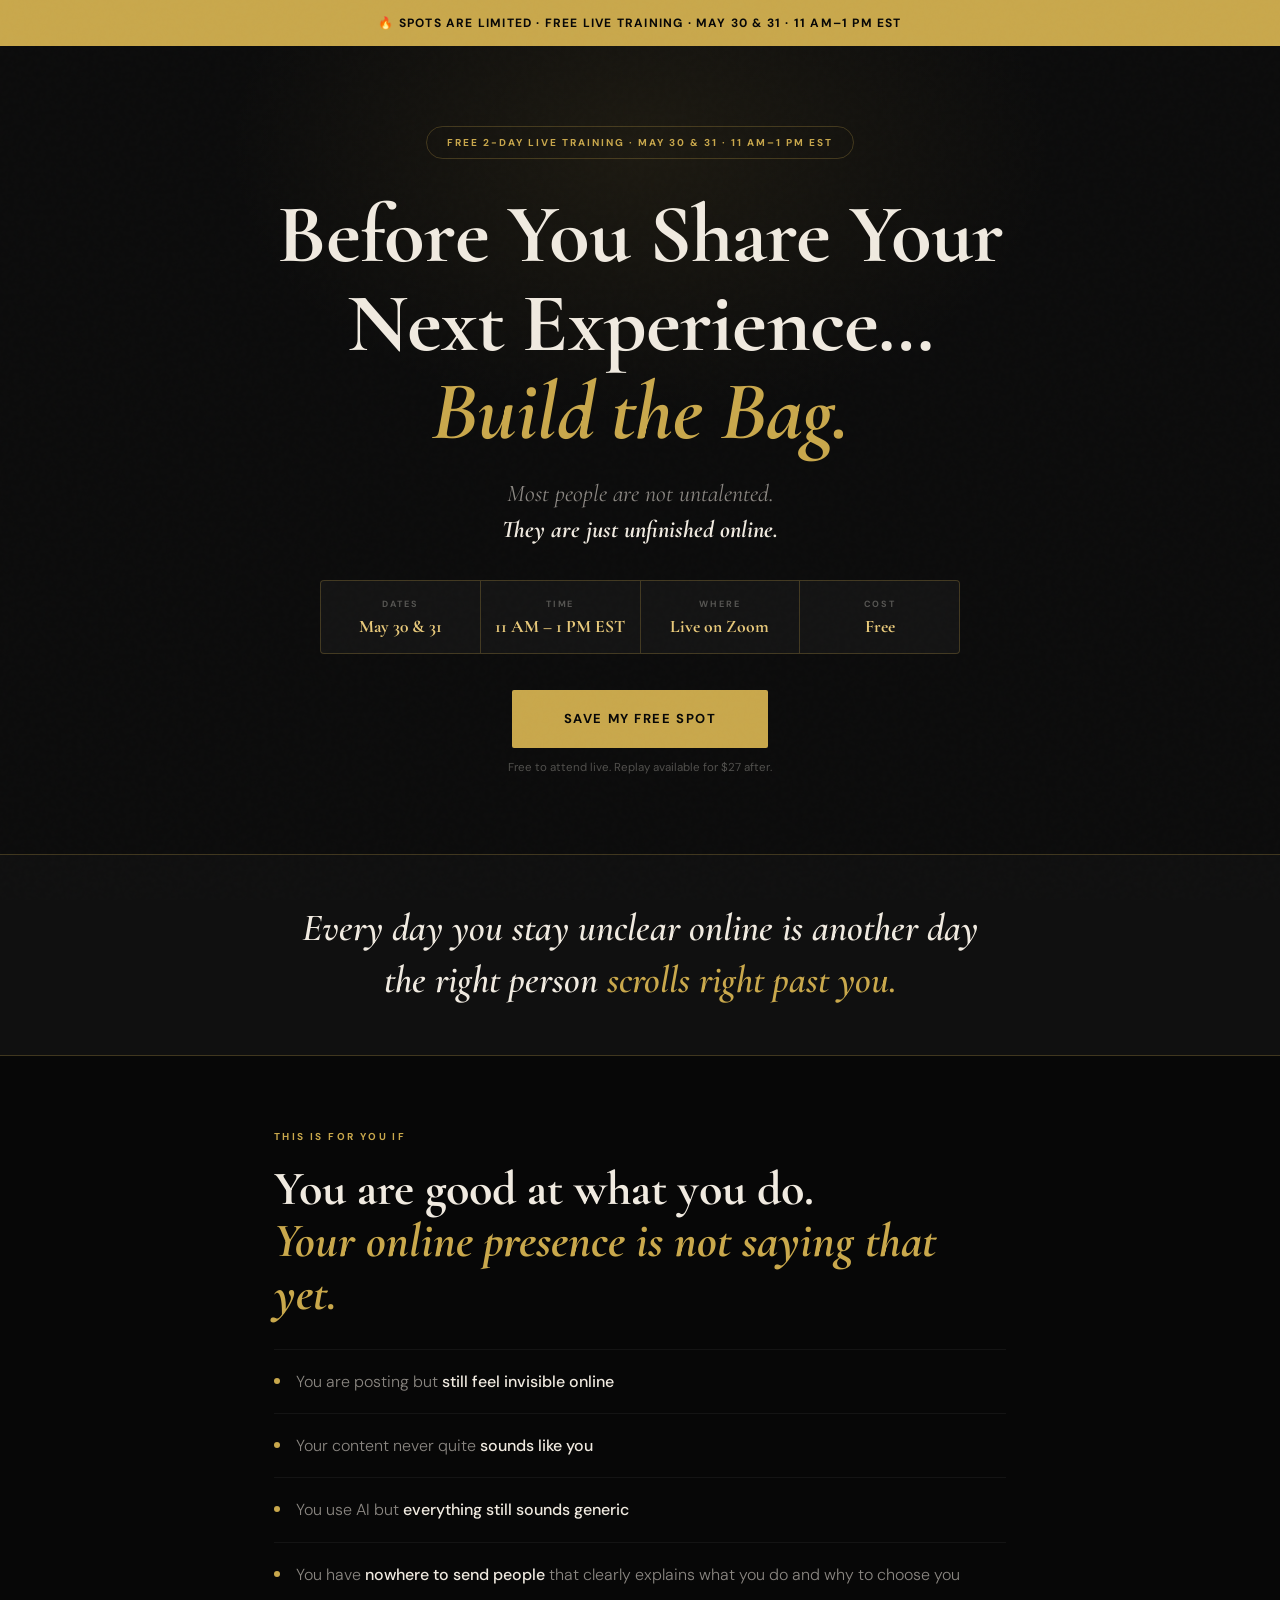
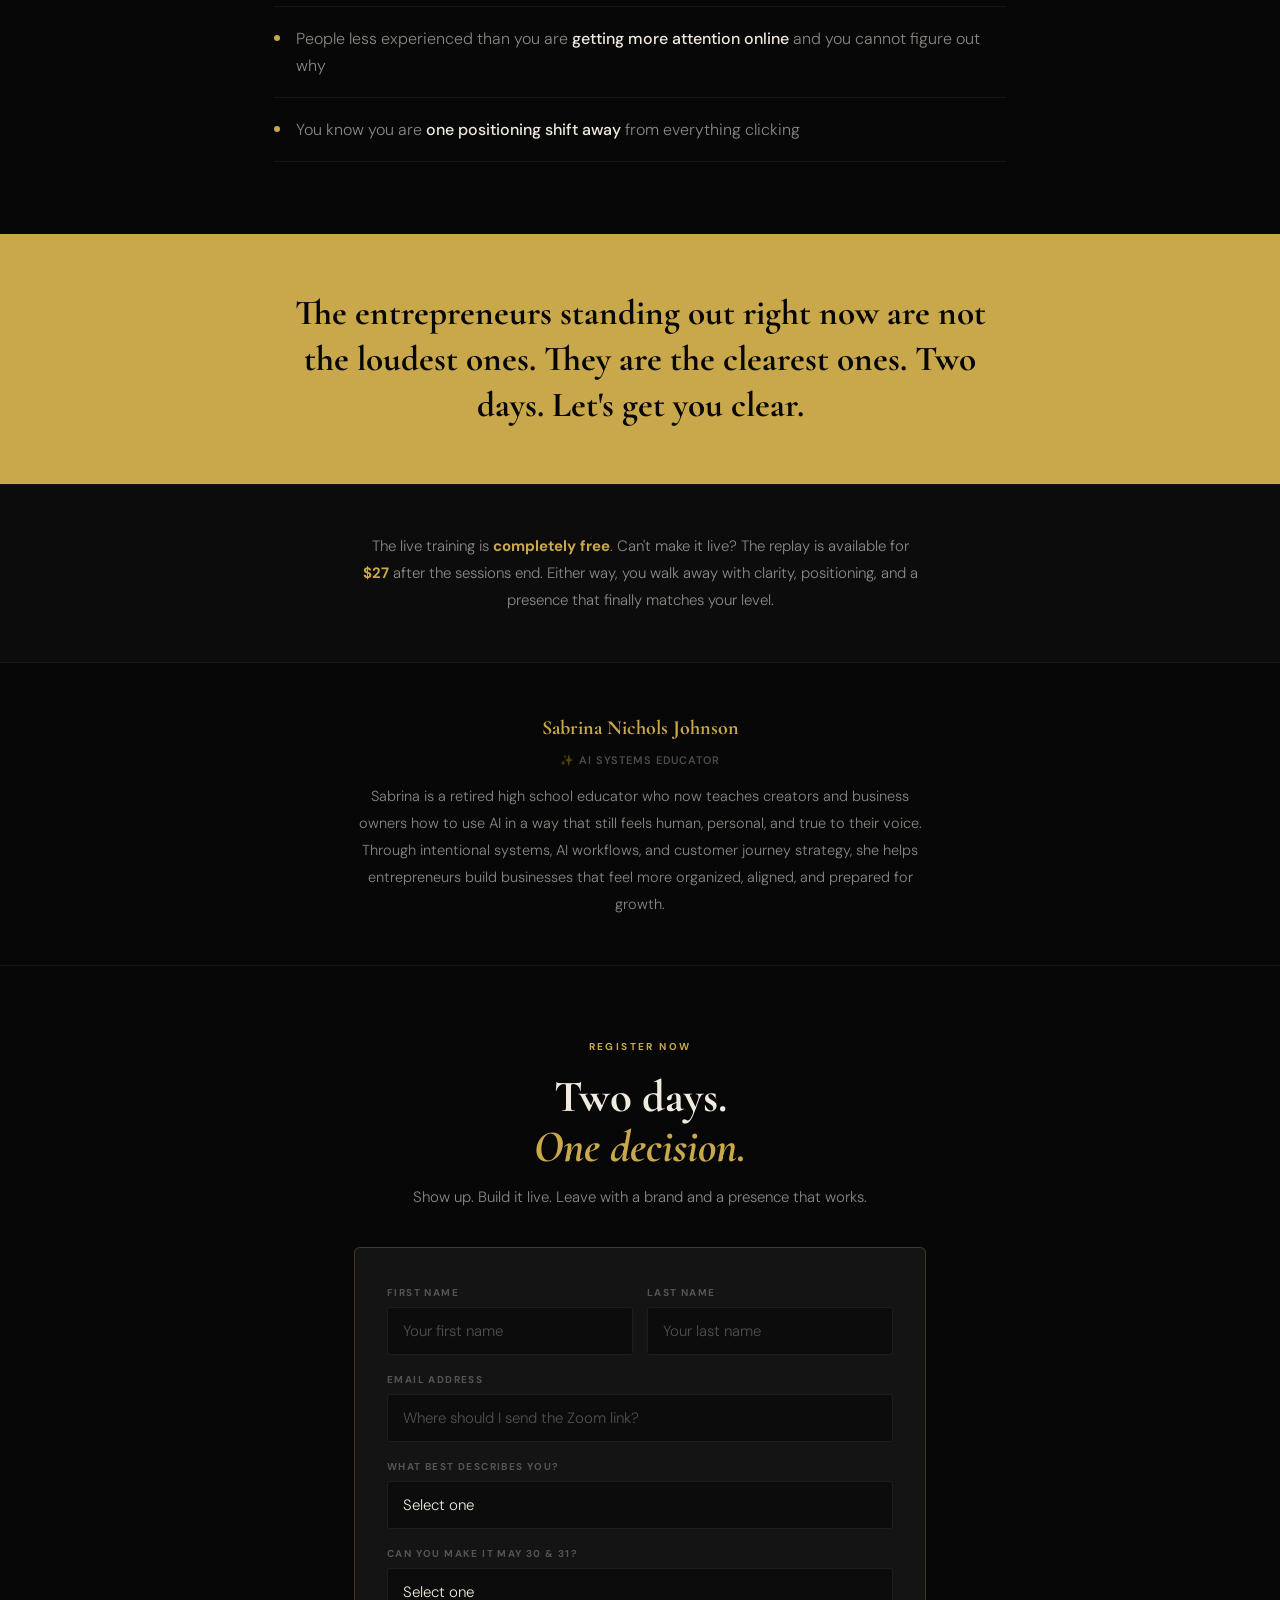
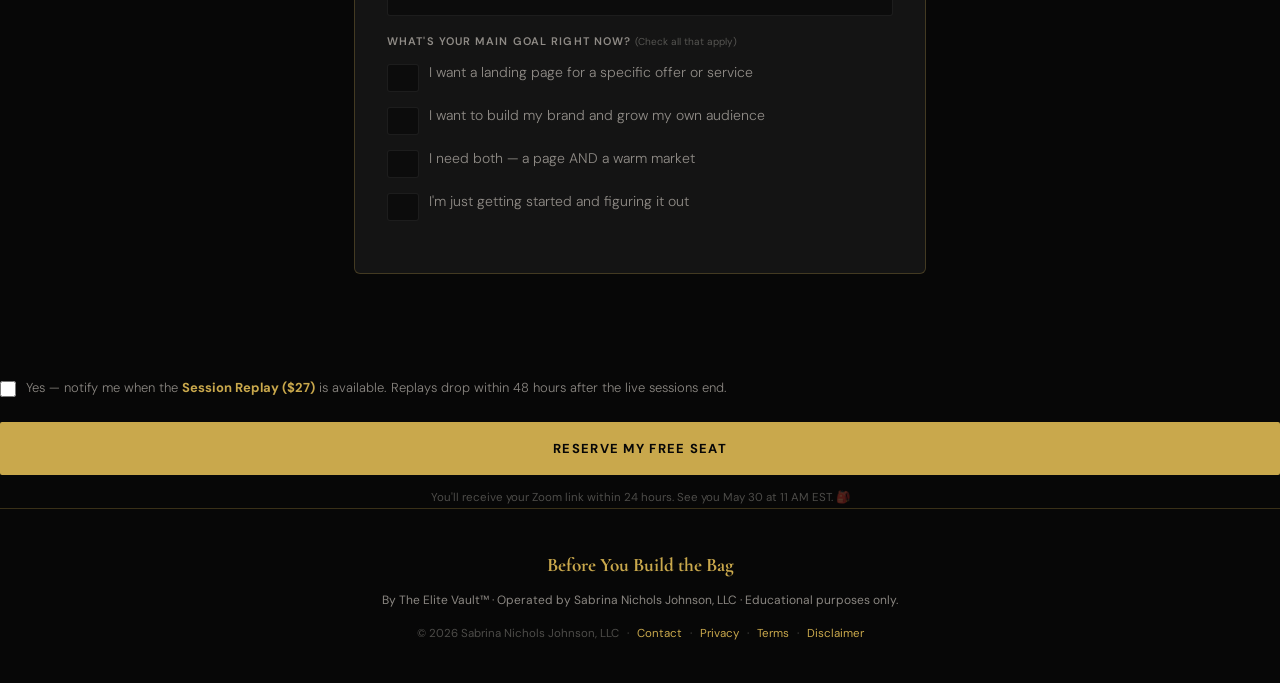
==== commit 43962d47: "Refactor goal selection section in index.html" ====
--- a/index.html
+++ b/index.html
@@ -654,27 +654,32 @@
           </select>
         </div>
 
-        <<div class="field">
- <p style="text-transform:uppercase;letter-spacing:0.1em;font-weight:600;color:var(--text-muted);font-size:11px;margin-bottom:0;">What's Your Main Goal Right Now? <span style="text-transform:none;letter-spacing:0;font-weight:400;color:var(--text-dim);font-size:10px;">(Check all that apply)</span></p>
- <div style="display:flex;flex-direction:column;gap:12px;margin-top:4px;">
-   <label style="display:flex;align-items:flex-start;gap:10px;font-size:14px;color:var(--text-muted);text-transform:none;letter-spacing:0;font-weight:300;cursor:pointer;">
-     <input type="checkbox" name="goal[]" value="I want a landing page for a specific offer or service" style="margin-top:3px;accent-color:var(--gold);width:16px;height:16px;flex-shrink:0;" />
-     I want a landing page for a specific offer or service
-   </label>
-   <label style="display:flex;align-items:flex-start;gap:10px;font-size:14px;color:var(--text-muted);text-transform:none;letter-spacing:0;font-weight:300;cursor:pointer;">
-     <input type="checkbox" name="goal[]" value="I want to build my brand and grow my own audience" style="margin-top:3px;accent-color:var(--gold);width:16px;height:16px;flex-shrink:0;" />
-     I want to build my brand and grow my own audience
-   </label>
-   <label style="display:flex;align-items:flex-start;gap:10px;font-size:14px;color:var(--text-muted);text-transform:none;letter-spacing:0;font-weight:300;cursor:pointer;">
-     <input type="checkbox" name="goal[]" value="I need both — a page AND a warm market" style="margin-top:3px;accent-color:var(--gold);width:16px;height:16px;flex-shrink:0;" />
-     I need both — a page AND a warm market
-   </label>
-   <label style="display:flex;align-items:flex-start;gap:10px;font-size:14px;color:var(--text-muted);text-transform:none;letter-spacing:0;font-weight:300;cursor:pointer;">
-     <input type="checkbox" name="goal[]" value="I'm just getting started and figuring it out" style="margin-top:3px;accent-color:var(--gold);width:16px;height:16px;flex-shrink:0;" />
-     I'm just getting started and figuring it out
-   </label>
- </div>
-</div>
+        <div class="field">
+          <p style="text-transform:uppercase;letter-spacing:0.1em;font-weight:600;color:var(--text-muted);font-size:11px;margin-bottom:0;">What's Your Main Goal Right Now? <span style="text-transform:none;letter-spacing:0;font-weight:400;color:var(--text-dim);font-size:10px;">(Check all that apply)</span></p>
+          <div style="display:flex;flex-direction:column;gap:12px;margin-top:4px;">
+            <label style="display:flex;align-items:flex-start;gap:10px;font-size:14px;color:var(--text-muted);text-transform:none;letter-spacing:0;font-weight:300;cursor:pointer;">
+              <input type="checkbox" name="goal[]" value="I want a landing page for a specific offer or service" style="margin-top:3px;accent-color:var(--gold);width:16px;height:16px;flex-shrink:0;" />
+              I want a landing page for a specific offer or service
+            </label>
+            <label style="display:flex;align-items:flex-start;gap:10px;font-size:14px;color:var(--text-muted);text-transform:none;letter-spacing:0;font-weight:300;cursor:pointer;">
+              <input type="checkbox" name="goal[]" value="I want to build my brand and grow my own audience" style="margin-top:3px;accent-color:var(--gold);width:16px;height:16px;flex-shrink:0;" />
+              I want to build my brand and grow my own audience
+            </label>
+            <label style="display:flex;align-items:flex-start;gap:10px;font-size:14px;color:var(--text-muted);text-transform:none;letter-spacing:0;font-weight:300;cursor:pointer;">
+              <input type="checkbox" name="goal[]" value="I need both — a page AND a warm market" style="margin-top:3px;accent-color:var(--gold);width:16px;height:16px;flex-shrink:0;" />
+              I need both — a page AND a warm market
+            </label>
+            <label style="display:flex;align-items:flex-start;gap:10px;font-size:14px;color:var(--text-muted);text-transform:none;letter-spacing:0;font-weight:300;cursor:pointer;">
+              <input type="checkbox" name="goal[]" value="I'm just getting started and figuring it out" style="margin-top:3px;accent-color:var(--gold);width:16px;height:16px;flex-shrink:0;" />
+              I'm just getting started and figuring it out
+            </label>
+          </div>
+        </div>
+
+      </form>
+    </div>
+  </div>
+
 
         <div class="replay-upsell">
           <input type="checkbox" id="replay" name="wants_replay" value="Yes — notify me about the $27 replay" />
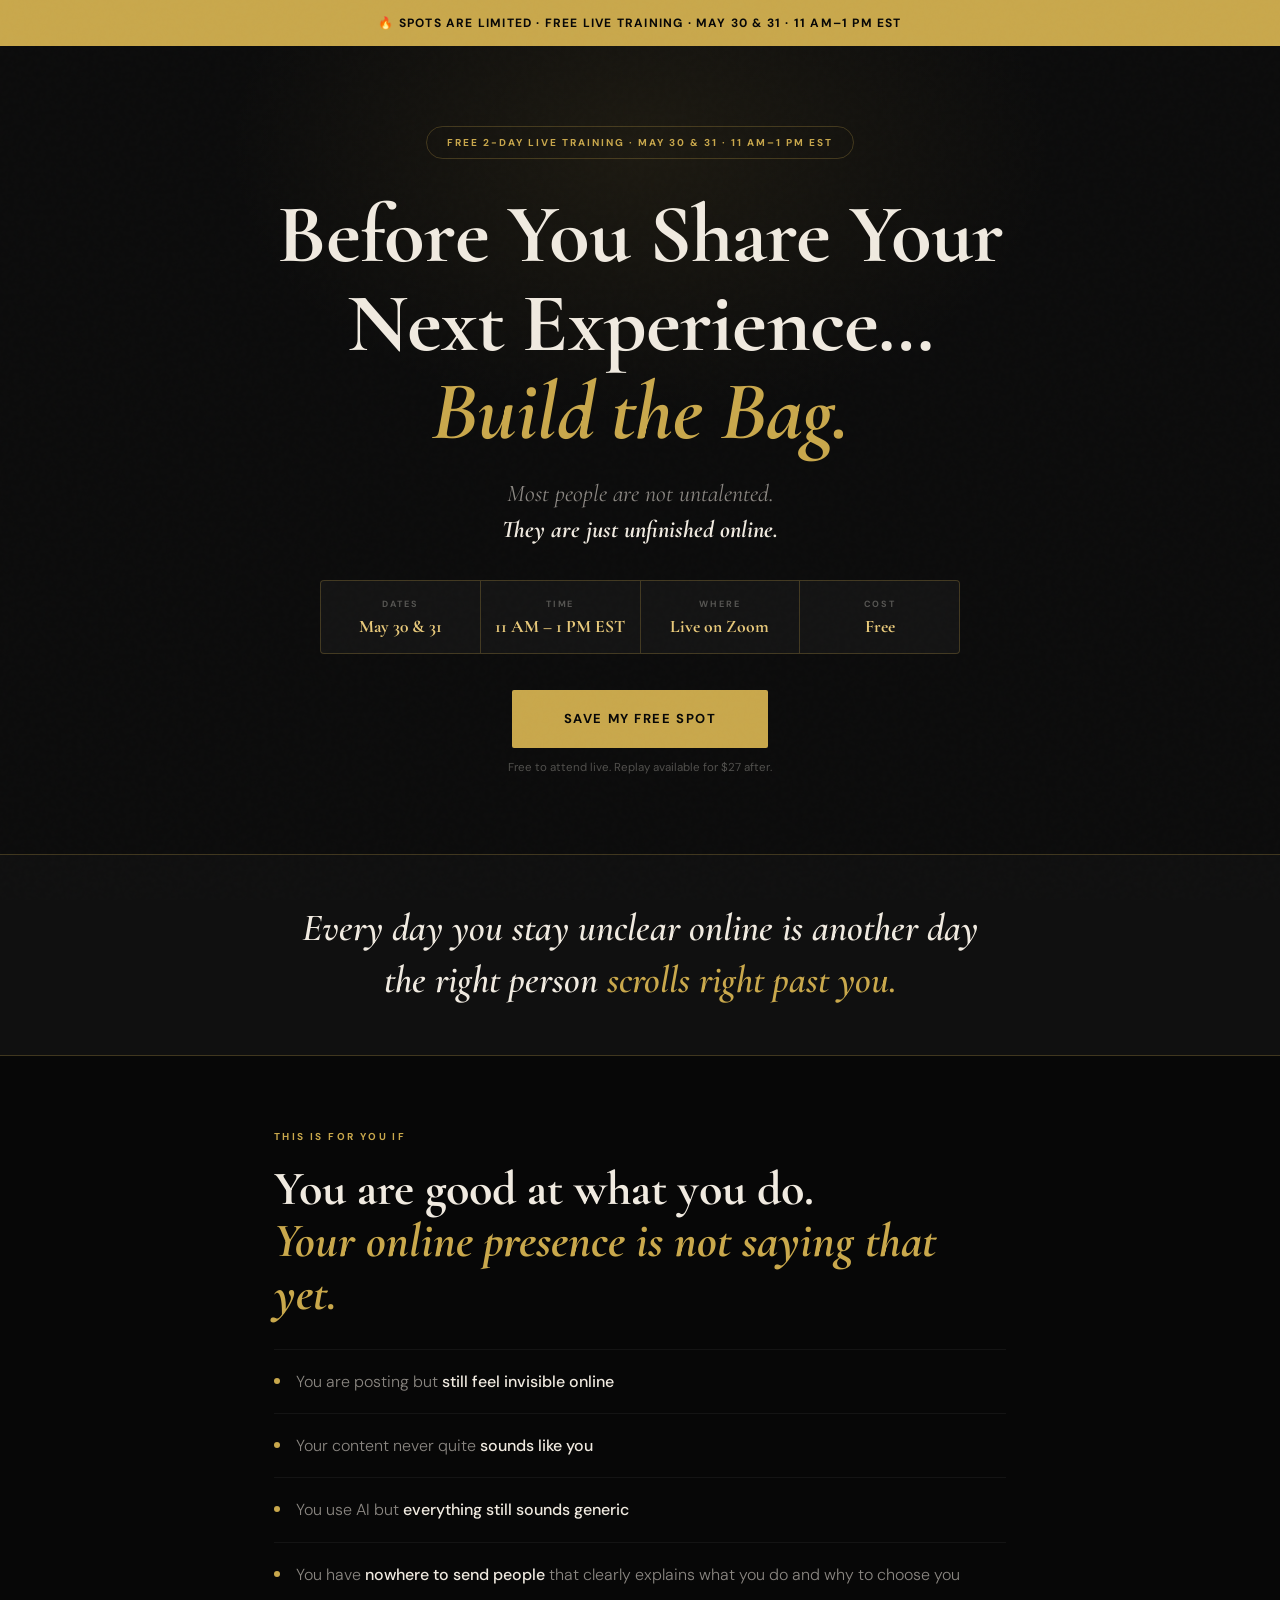
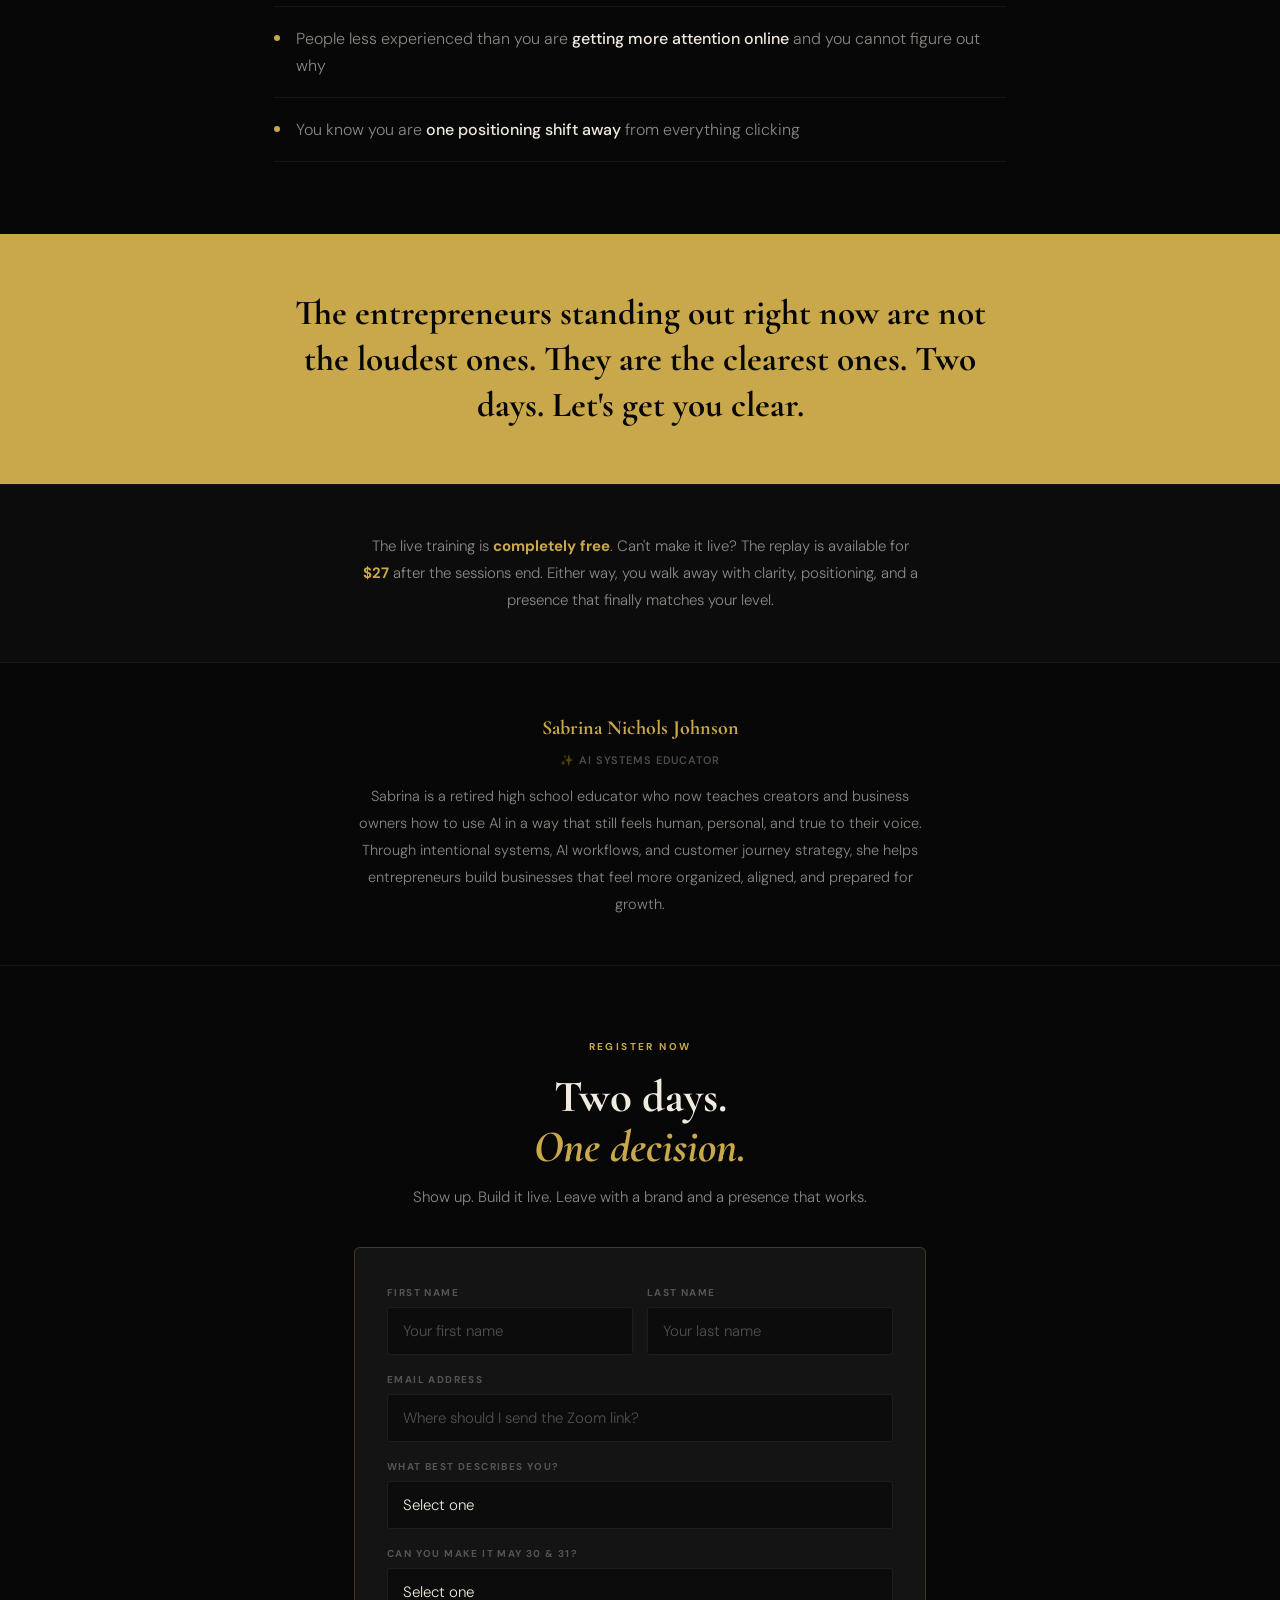
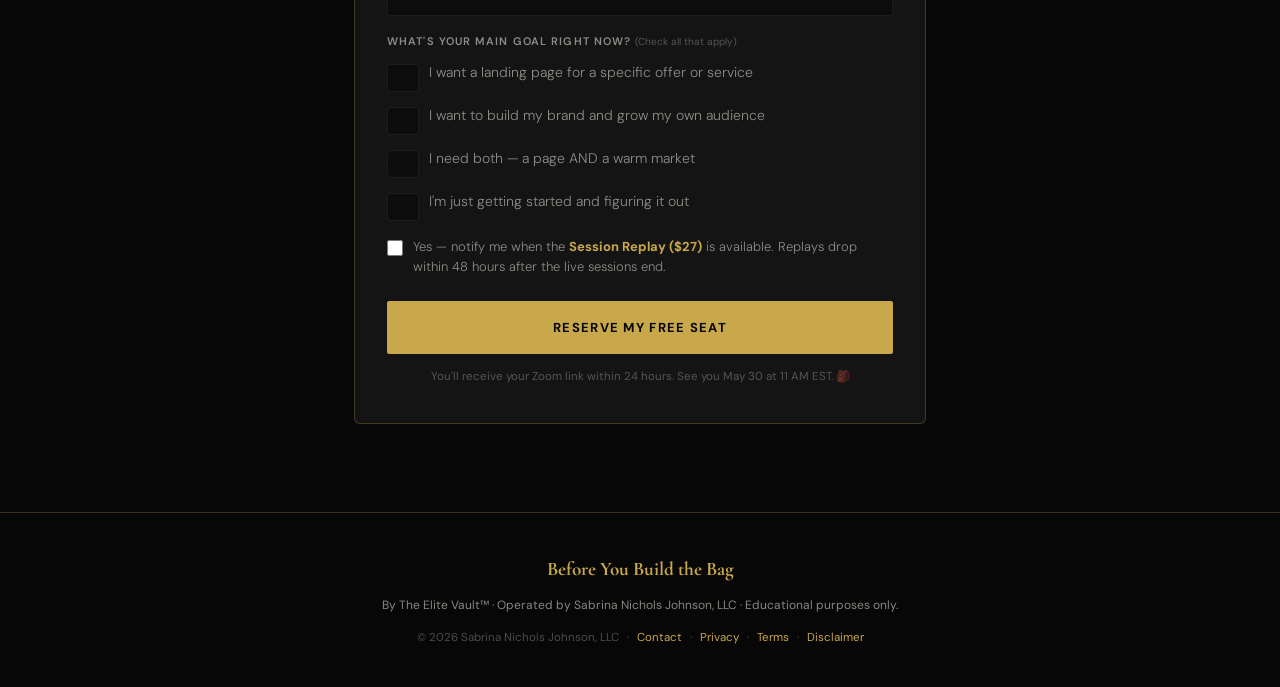
==== commit f658f677: "Clean up form structure in index.html Removed unnecessary closing form tags and adjusted layout." ====
--- a/index.html
+++ b/index.html
@@ -676,11 +676,6 @@
           </div>
         </div>
 
-      </form>
-    </div>
-  </div>
-
-
         <div class="replay-upsell">
           <input type="checkbox" id="replay" name="wants_replay" value="Yes — notify me about the $27 replay" />
           <label for="replay">Yes — notify me when the <strong>Session Replay ($27)</strong> is available. Replays drop within 48 hours after the live sessions end.</label>
@@ -688,6 +683,7 @@
 
         <button type="submit" class="btn-primary form-submit">Reserve My Free Seat</button>
         <p class="form-fine">You'll receive your Zoom link within 24 hours. See you May 30 at 11 AM EST. 🎒</p>
+
       </form>
     </div>
   </div>
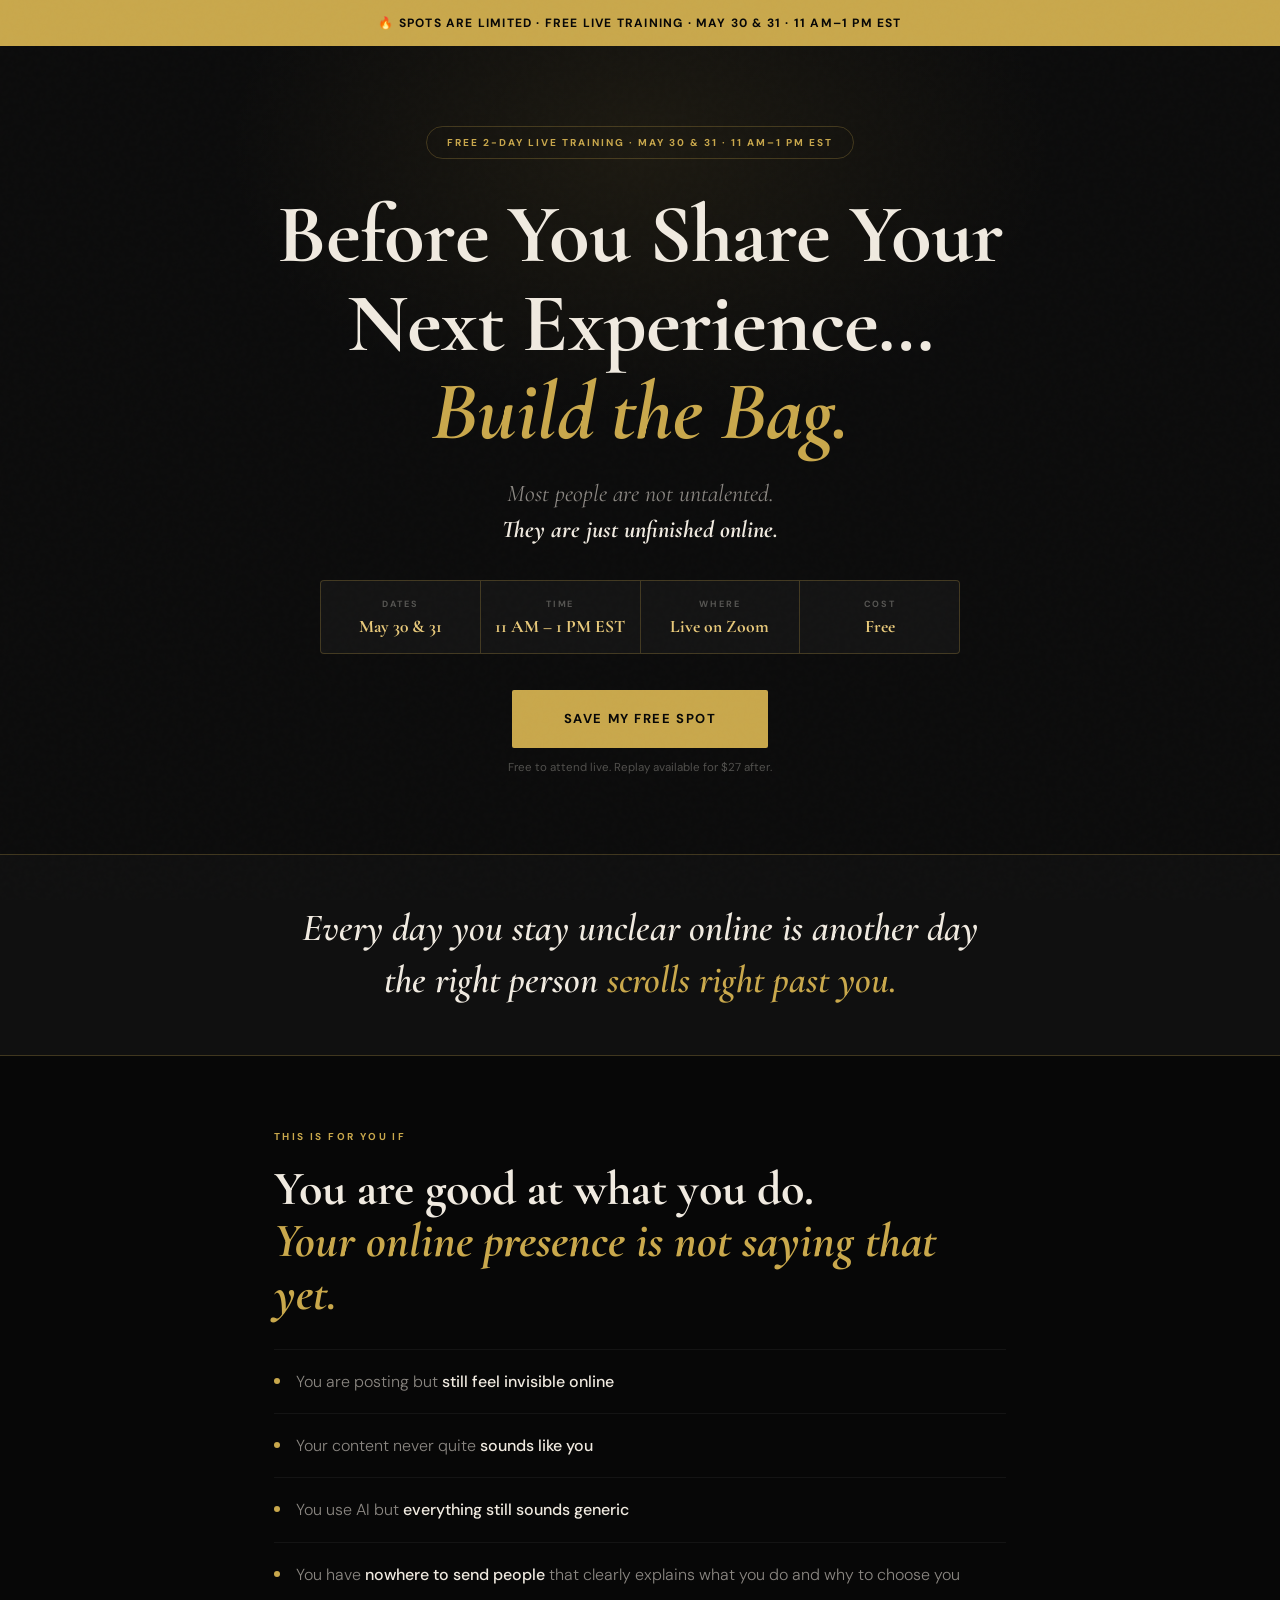
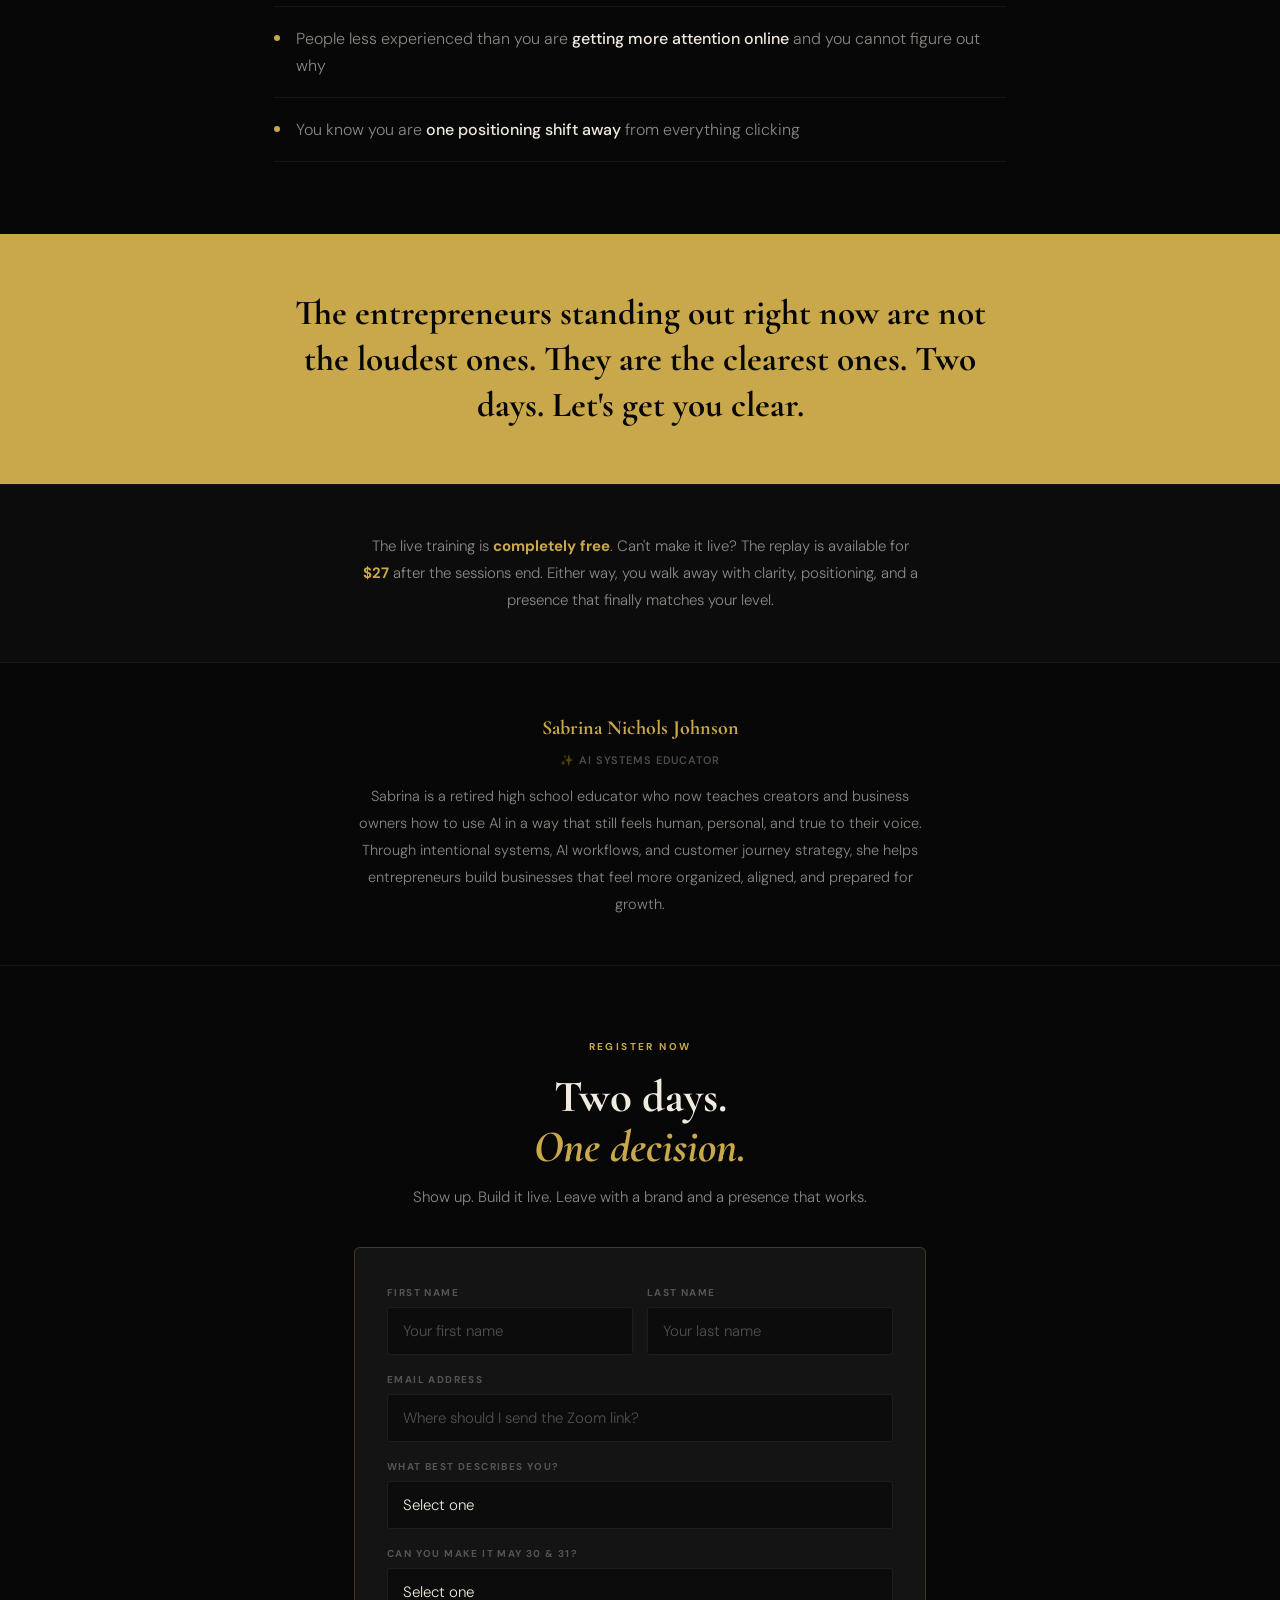
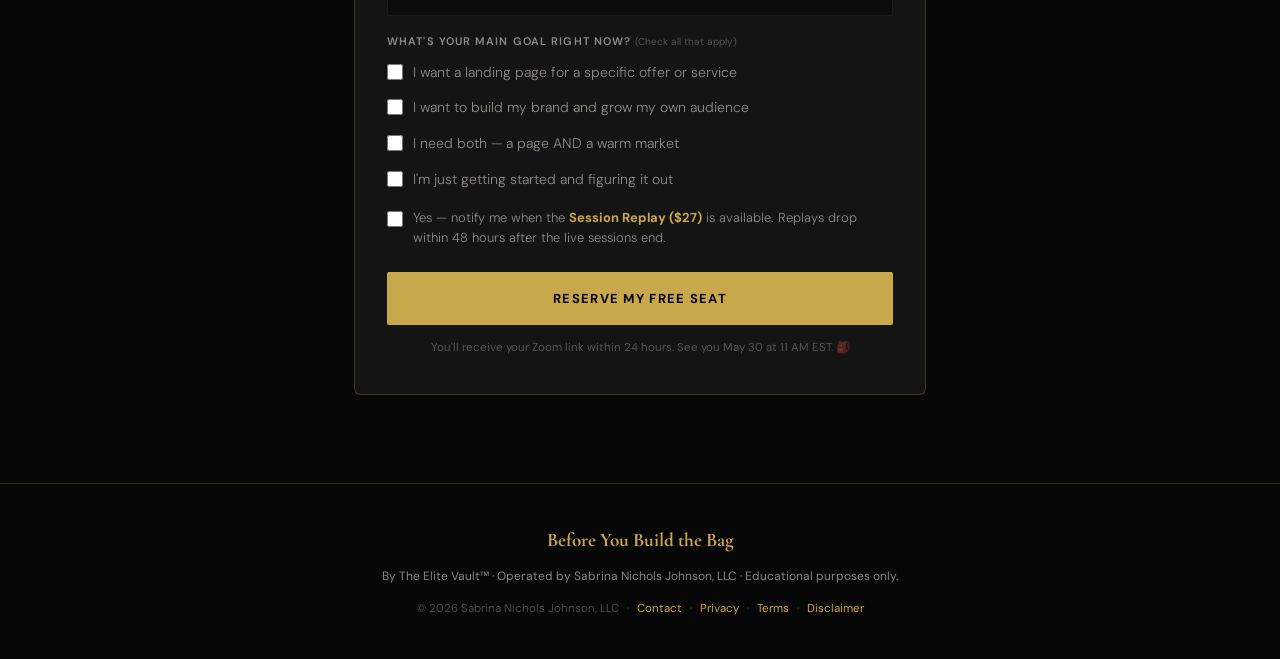
==== commit 60a1513a: "Enhance checkbox styling in index.html Add custom styles for checkbox appearance." ====
--- a/index.html
+++ b/index.html
@@ -416,6 +416,19 @@
       appearance: none;
       width: 100%;
     }
+.field input[type="checkbox"] {
+  width: 16px;
+  height: 16px;
+}
+.field input[type="checkbox"] {
+  width: 16px;
+  height: 16px;
+  appearance: auto;
+  -webkit-appearance: checkbox;
+  padding: 0;
+  border: none;
+  background: none;
+}
 
     .field input::placeholder { color: var(--text-dim); }
     .field input:focus, .field select:focus { border-color: var(--gold); }
